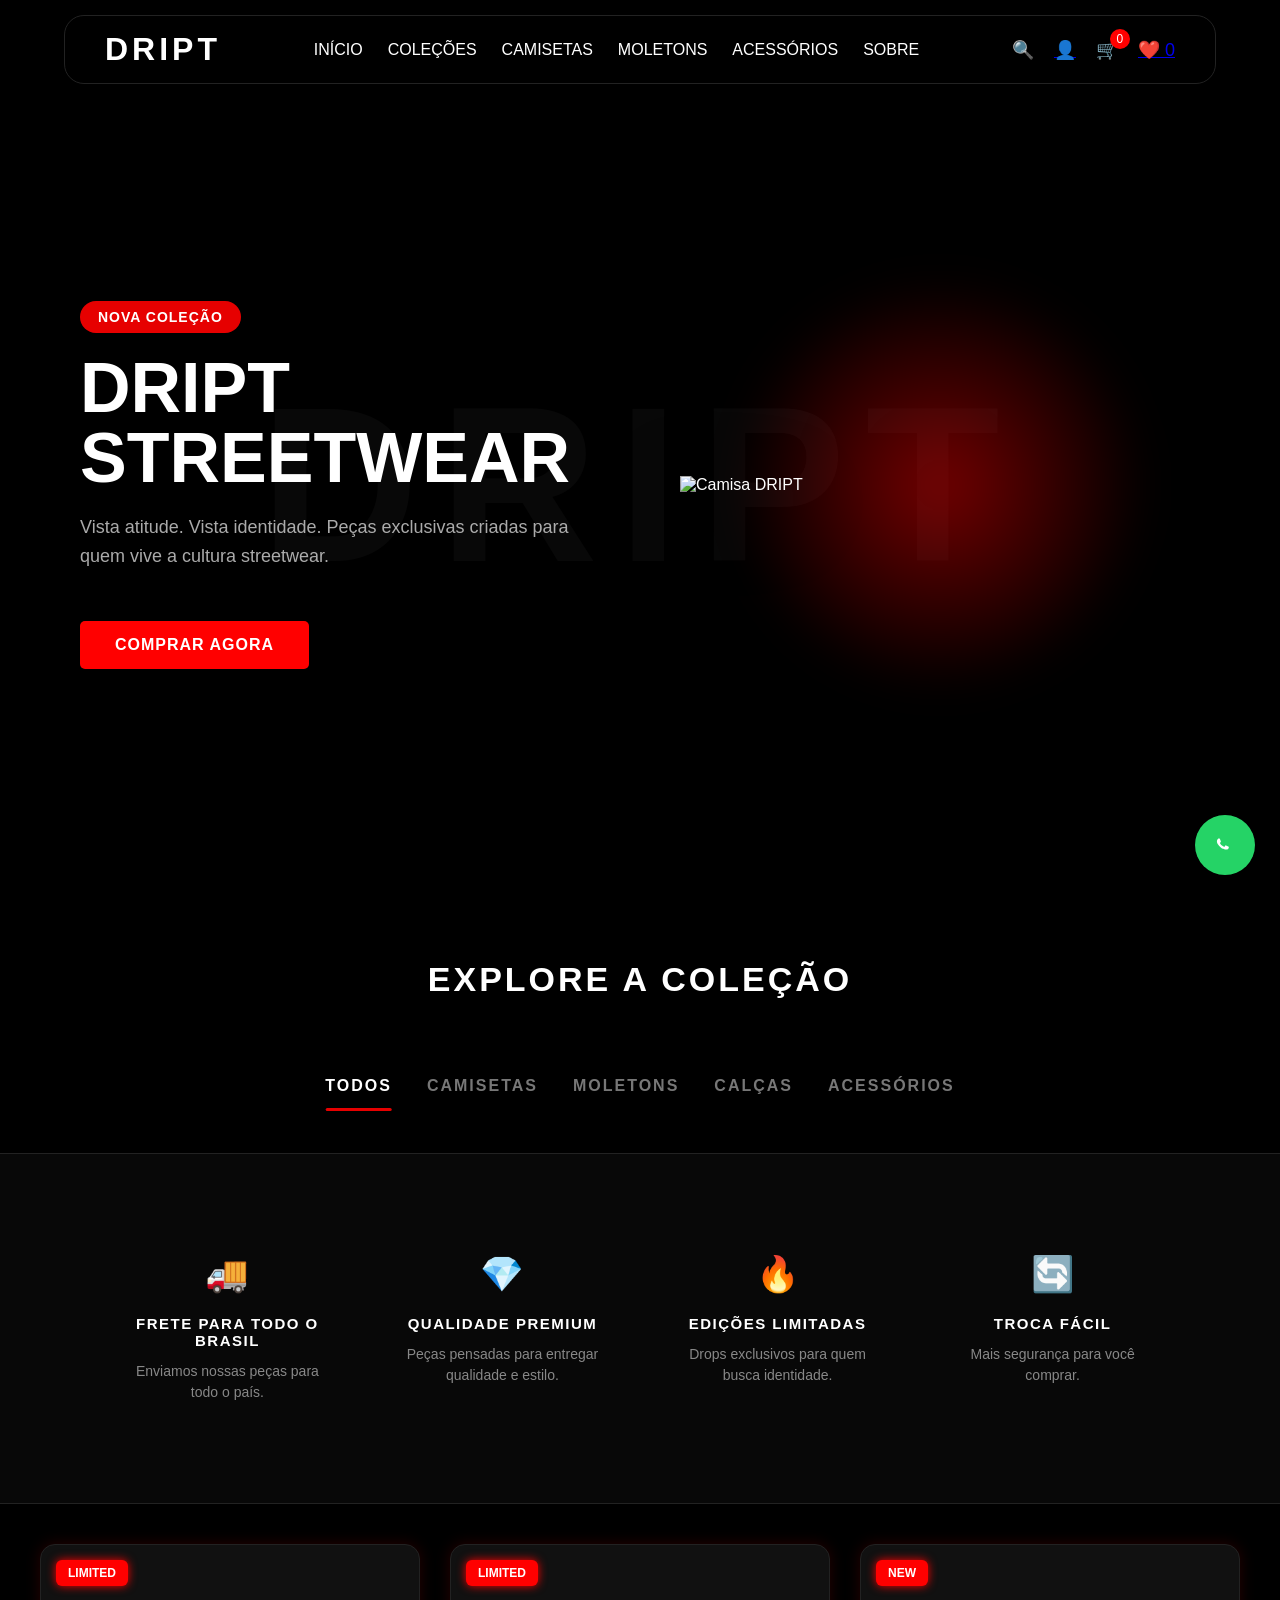
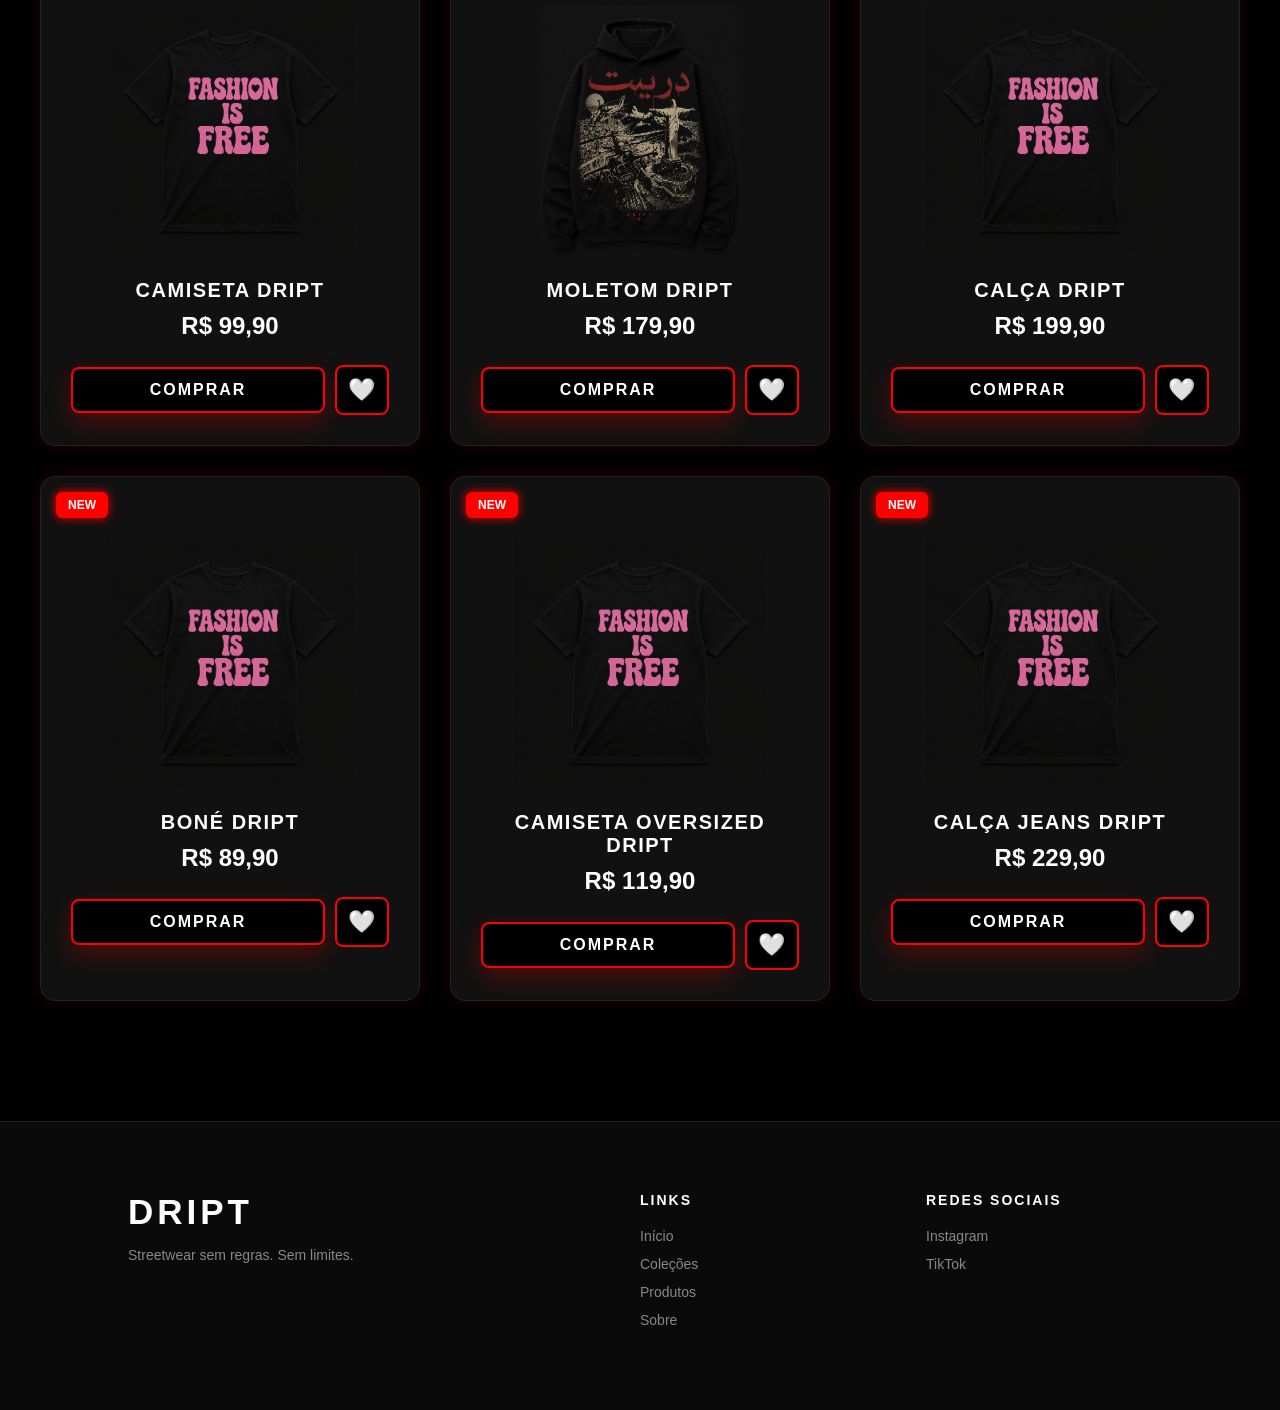
==== html/index.html @ 685061df "aaaaaaaaaa" ====
<!DOCTYPE html>
<html lang="pt-BR">
<head>
    <meta charset="UTF-8">
    <meta name="viewport" content="width=device-width, initial-scale=1.0">
    <title>DRIPT</title>
    <link rel="stylesheet" href="../css/style.css">
</head>

<body>


    <!-- NAVBAR -->
    <nav class="navbar">
        <a href="index.html" class="logo">DRIPT</a>

        <ul class="menu">
            <li><a href="index.html">INÍCIO</a></li>
            <li><a href="#" onclick="filtrarProdutos('todos'); return false;">COLEÇÕES</a></li>
            <li><a href="#" onclick="filtrarProdutos('camiseta'); return false;">CAMISETAS</a></li>
            <li><a href="#" onclick="filtrarProdutos('moletom'); return false;">MOLETONS</a></li>
            <li><a href="#" onclick="filtrarProdutos('acessorio'); return false;">ACESSÓRIOS</a></li>
            <li><a href="sobre.html">SOBRE</a></li>
        </ul>

        <div class="icons">
            <span onclick="abrirPesquisa()">🔍</span>
            <a href="login.html" class="icone-conta">
    <span>👤</span>
    <span id="nome-usuario"></span>
</a>
            <div class="icone-carrinho">
                <span onclick="abrirCarrinho()">🛒</span>
                <div class="contador-carrinho" id="contador">0</div>
            </div>

            <a href="favoritos.html" class="icone-favoritos">
                ❤️
                <span id="contador-favoritos">0</span>
            </a>
        </div>
    </nav>

    <!-- PESQUISA -->
    <div id="search-box" class="search-box">
        <input type="text" id="pesquisa" placeholder="Pesquisar produtos..." onkeyup="pesquisarProduto()">
    </div>

    <!-- HERO -->
<section class="hero">

    <div class="hero-text">
        <span class="limited">NOVA COLEÇÃO</span>

        <h1>
            DRIPT<br>
            STREETWEAR
        </h1>

        <p>
            Vista atitude. Vista identidade.
            Peças exclusivas criadas para quem vive a cultura streetwear.
        </p>

        <button onclick="abrirOverlay()">
            COMPRAR AGORA
        </button>
    </div>


    <div class="hero-produto">

        <div class="brilho"></div>

        <img src="../img/camisa-dript.png" alt="Camisa DRIPT">

    </div>

</section>

    <!-- CATEGORIAS -->
                            <h2 class="titulo-categorias">EXPLORE A COLEÇÃO</h2>
<section class="categorias">

    <button class="categoria-btn ativo" onclick="filtrarProdutos('todos', this)">
        Todos
    </button>

    <button class="categoria-btn" onclick="filtrarProdutos('camiseta', this)">
        Camisetas
    </button>

    <button class="categoria-btn" onclick="filtrarProdutos('moletom', this)">
        Moletons
    </button>

    <button class="categoria-btn" onclick="filtrarProdutos('calca', this)">
        Calças
    </button>

    <button class="categoria-btn" onclick="filtrarProdutos('acessorio', this)">
        Acessórios
    </button>

</section>

<!-- DIFERENCIAIS -->
<section class="diferenciais">

    <div class="diferencial">
        <span>🚚</span>
        <h3>FRETE PARA TODO O BRASIL</h3>
        <p>Enviamos nossas peças para todo o país.</p>
    </div>

    <div class="diferencial">
        <span>💎</span>
        <h3>QUALIDADE PREMIUM</h3>
        <p>Peças pensadas para entregar qualidade e estilo.</p>
    </div>

    <div class="diferencial">
        <span>🔥</span>
        <h3>EDIÇÕES LIMITADAS</h3>
        <p>Drops exclusivos para quem busca identidade.</p>
    </div>

    <div class="diferencial">
        <span>🔄</span>
        <h3>TROCA FÁCIL</h3>
        <p>Mais segurança para você comprar.</p>
    </div>

</section>



    <!-- PRODUTOS -->
    <section class="produtos" id="grid-produtos"></section>

    <!-- CARRINHO LATERAL -->
    <div class="carrinho-lateral" id="carrinho">
        <div class="topo-carrinho">
            <h2>Seu Carrinho</h2>
            <span onclick="fecharCarrinho()">✖</span>
        </div>

        <div id="itens-carrinho"></div>

        <div class="rodape-carrinho">
            <h3 id="total-carrinho">Total: R$ 0,00</h3>
            <button class="btn-finalizar" onclick="finalizarCompra()">Finalizar Compra</button>
            <button onclick="limparCarrinho()" class="btn-limpar">Limpar Carrinho</button>
        </div>
    </div>

    <!-- FOOTER -->
    <footer class="footer">
        <div class="footer-logo">
            <h2>DRIPT</h2>
            <p>Streetwear sem regras. Sem limites.</p>
        </div>

        <div class="footer-links">
            <h3>Links</h3>
            <a href="index.html">Início</a>
            <a href="#">Coleções</a>
            <a href="produto.html">Produtos</a>
            <a href="sobre.html">Sobre</a>
        </div>

        <div class="footer-social">
            <h3>Redes Sociais</h3>
            <p>Instagram</p>
            <p>TikTok</p>
        </div>
    </footer>

    <!-- JAVASCRIPT -->
<script src="../js/produtos.js"></script>
<script src="../js/pesquisa.js"></script>
<script src="../js/produto.js"></script>
<script src="../js/carrinho.js"></script>
<script src="../js/favoritos.js"></script>
<script src="../js/loader.js"></script>
<script src="../js/script.js"></script>

<a href="https://wa.me/5numeros"
        target="_blank"
        class="whatsapp-flutuante"
        aria-label="Falar com a DRIPT pelo WhatsApp">

    <svg viewBox="0 0 32 32" aria-hidden="true">
        <path d="M19.11 17.39c-.29-.14-1.71-.84-1.98-.94-.27-.1-.46-.14-.66.14-.19.29-.75.94-.92 1.13-.17.19-.34.22-.63.07-.29-.14-1.22-.45-2.32-1.43-.86-.77-1.44-1.72-1.61-2.01-.17-.29-.02-.45.13-.59.13-.13.29-.34.43-.51.14-.17.19-.29.29-.48.1-.19.05-.36-.02-.51-.07-.14-.66-1.59-.9-2.18-.24-.57-.48-.49-.66-.5h-.56c-.19 0-.51.07-.77.36-.27.29-1.02 1-1.02 2.44s1.05 2.83 1.2 3.03c.14.19 2.06 3.15 5 4.42.7.3 1.25.48 1.68.61.71.23 1.36.2 1.87.12.57-.08 1.71-.7 1.95-1.37.24-.67.24-1.25.17-1.37-.07-.12-.26-.19-.54-.34z"/>
    </svg>

</a>

<script>
document.addEventListener("DOMContentLoaded", () => {

    const usuarioSalvo = localStorage.getItem("usuarioDript");
    const usuarioLogado = localStorage.getItem("usuarioLogado");
    const nomeUsuario = document.getElementById("nome-usuario");

    if (
        usuarioSalvo &&
        usuarioLogado === "true" &&
        nomeUsuario
    ) {

        const usuario = JSON.parse(usuarioSalvo);

        nomeUsuario.innerText = usuario.nome.split(" ")[0];

    }

});
</script>

</body>
</html>
---- css/style.css ----
@import url('https://fonts.googleapis.com/css2?family=Bebas+Neue&family=Montserrat:wght@400;500;600;700&display=swap');

body {
    font-family: 'Montserrat', sans-serif;
}

.container-cadastro h1 {
    font-family: 'Bebas Neue', sans-serif;
    font-size: 55px;
    color: white;
    letter-spacing: 4px;
    margin: 0;
}

.slogan {
    font-family: 'Montserrat', sans-serif;
    color: #777;
    font-size: 12px;
    font-weight: 600;
    letter-spacing: 3px;
    margin: -10px 0 10px;
}

.container-cadastro input[type="text"],
.container-cadastro input[type="email"],
.container-cadastro input[type="password"] {
    font-family: 'Montserrat', sans-serif;
    font-size: 13px;
    letter-spacing: 1px;
}

.container-cadastro button {
    font-family: 'Montserrat', sans-serif;
    font-size: 13px;
}

.login-texto {
    font-family: 'Montserrat', sans-serif;
}

* {
    margin: 0;
    padding: 0;
    box-sizing: border-box;
    font-family: Arial, sans-serif;
}

/*CORPO DO SITE*/
body {
    background: #000;
    color: #fff;
    padding-top: 80px;
}

/*CABEÇA DO SITE*/
.header {
    display: flex;
    justify-content: space-between;
    align-items: center;
    padding: 20px;
}

/*TODOS OS ICONES*/
.icons {
    display: flex;
    gap: 20px;
    font-size: 20px;
    cursor: pointer;
}

/*LOGO DRIPT PRINCIPAL TOPO DO SITE*/
.logo {
    font-size: 32px;
    font-weight: bold;
    letter-spacing: 4px;
    color: white;
    text-decoration: none;
}

/*DESIGN DO PASSAR DO CURSOR*/
.logo:hover {
    color: red;
    transition: 0.3s;
}


.carrinho {
    font-size: 22px;
    text-decoration: none;
    color: white;
}


.hero {
    display: flex;
    justify-content: space-between;
    align-items: center;
    padding: 80px 10%;
    min-height: 90vh;
    background: #000;
    gap: 100px;
    position: relative;
    overflow: hidden;
}

.hero-text {
    flex: 0 0 45%;
}

.hero-text h1 {
    font-size: 70px;
    line-height: 1;
    color: #fff;
    margin: 20px 0;
}

.hero-text p {
    color: #cfcfcf;
    font-size: 18px;
    max-width: 500px;
    line-height: 1.6;
    margin-bottom: 30px;
}

.limited {
    display: inline-block;
    background: #e60000;
    color: #fff;
    padding: 8px 18px;
    border-radius: 30px;
    font-size: 14px;
    font-weight: bold;
    letter-spacing: 1px;
}

.hero-produto {
    flex: 0 0 45%;
    display: flex;
    justify-content: center;
    align-items: center;
    position: relative;
}

.hero-produto img {
    width: 520px;
    max-width: 100%;
    position: relative;
    z-index: 2;
    transition: transform .4s ease;
    filter: drop-shadow(0 20px 40px rgba(0, 0, 0, .8));
}

.hero-produto img:hover {
    transform: scale(1.05);
}


.hero button {
    background: #e60000;
    color: #fff;
    border: none;
    padding: 15px 35px;
    cursor: pointer;
    margin-top: 20px;
    font-size: 16px;
    font-weight: 800;
    letter-spacing: 1px;
    border-radius: 5px;
    transition: .3s;
}

.hero button:hover {
    background: #fff;
    color: #000;
    transform: translateY(-3px);
}

/*CARD DOD PRODUTO*/
.produtos {
    display: grid;
    grid-template-columns: repeat(3, 1fr);
    gap: 30px;
    padding: 40px;
}

.produto {
    background: #111;
    padding: 30px;
    border-radius: 15px;
    text-align: center;
    border: 1px solid #222;
    box-shadow: 0 0 15px rgba(255, 0, 0, 0.15);
    transition: 0.3s;
    position: relative;
}


.produto button {
    background: #000;
    color: white;
    border: 2px solid red;
    padding: 12px 25px;
    margin-top: 10px;
    cursor: pointer;
    border-radius: 8px;
    font-weight: bold;
    letter-spacing: 2px;
    text-transform: uppercase;
    transition: 0.3s;
    position: relative;
    overflow: hidden;
}

.produto button:hover {
    background: red;
    color: black;
    box-shadow: 0 0 20px red;
    transform: scale(1.05);
}

.produto p {
    color: #fff;
    font-size: 24px;
    font-weight: bold;
    margin: 10px 0;
}

.produto:hover img {
    transform: scale(1.08);
}

.produto img {
    width: 100%;
    height: 350px;
    object-fit: contain;
    margin-top: 30px;
    transition: .4s;
}

.tag-produto {
    position: absolute;
    top: 15px;
    left: 15px;
    z-index: 10;

    background: red;
    color: white;

    padding: 6px 12px;

    border-radius: 6px;

    font-size: 12px;

    font-weight: bold;

    box-shadow: 0 0 10px red;
}

/*CARD DO PRODUTO*/
.card {
    background: #111;
    border-radius: 15px;
    text-align: center;
    border: 1px solid #222;
    box-shadow: 0 0 15px rgba(255, 0, 0, 0.15);
    transition: all 0.3s ease;
    width: 280px;
    min-height: 350px;
    padding: 30px;
}

/*CUSOR*/
.card:hover {
    transform: translateY(-8px);
    border-color: red;
    box-shadow: 0 0 25px rgba(255, 0, 0, 0.4);
}

/*BOTÃO DO CARD NOS PRODUTOS*/
.card button {
    background: red;
    color: white;
    border: none;
    padding: 12px;
    margin-top: 10px;
    cursor: pointer;
    border-radius: 8px;
    font-weight: bold;
    width: 100%;
    transition: all 0.3s ease;
}


.card button:hover {
    background: #cc0000;
    transform: scale(1.03);
}

.overlay {
    position: fixed;
    inset: 0;
    background: rgba(0, 0, 0, .8);
    display: flex;
    justify-content: center;
    align-items: center;
    z-index: 9999;
}

.overlay-box {
    width: 500px;
    max-width: 90%;
    background: #111;
    padding: 40px;
    border-radius: 15px;
    text-align: center;
    border: 2px solid red;
    color: white;
    position: relative;
}

.overlay-box h2 {
    font-size: 35px;
    margin-bottom: 15px;
}

.overlay-box p {
    color: #ccc;
    margin-bottom: 25px;
    line-height: 1.6;
}

.overlay-box button {
    background: red;
    color: white;
    border: none;
    padding: 15px 35px;
    cursor: pointer;
    font-size: 16px;
    transition: .3s;
}

.overlay-box button:hover {
    transform: scale(1.05);
}

.close {
    position: absolute;
    top: 15px;
    right: 20px;
    cursor: pointer;
    font-size: 24px;
}



.top-bar {
    background: #111;
    text-align: center;
    padding: 8px;
    font-size: 14px;
    color: white;
}

.top-bar span {
    color: red;
}

/*TOPO DO MENU*/
.navbar {
    display: flex;
    justify-content: space-between;
    align-items: center;
    padding: 15px 40px;
    position: fixed;
    top: 15px;
    left: 50%;
    transform: translateX(-50%);
    width: 90%;
    max-width: 1400px;
    background: rgba(0, 0, 0, 0.85);
    backdrop-filter: blur(10px);
    border: 1px solid #222;
    border-radius: 20px;
    z-index: 1000;
}

.menu {
    list-style: none;
    display: flex;
    gap: 25px;
}

.menu a {
    color: white;
    text-decoration: none;
    transition: 0.3s;
}

.menu a:hover {
    color: red;
    text-shadow: 0 0 10px red;
}

.icons {
    display: flex;
    gap: 20px;
    font-size: 18px;
    cursor: pointer;
}

.hero {
    display: flex;
    justify-content: space-between;
    align-items: center;
    padding: 100px 80px;
    gap: 50px;
}

.hero-text {
    flex: 1;
}

.hero-text h2 {
    color: red;
    font-size: 18px;
    margin-bottom: 15px;
    letter-spacing: 2px;
}

/*TAMANHO DO TITULO*/
.hero-text h1 {
    font-size: 70px;
    line-height: 1;
    margin-bottom: 20px;
}

/*PARAGRAFO DO TEXTO*/
.hero-text p {
    color: #aaa;
    margin-bottom: 30px;
    font-size: 18px;
}

/*BOTÃO DA IMAGEM DO TOPO DO SITE*/
.hero-text button {
    background: red;
    color: white;
    border: none;
    padding: 15px 35px;
    cursor: pointer;
    font-size: 16px;
    border-radius: 5px;
}

/*DESIGN DA IMAGEM DO TOP*/
.hero-image {
    flex: 1;
    height: 500px;
    background: #111;
    border-radius: 15px;
    overflow: hidden;
}

/*IMAGEM NO TOP DO SITE*/
.hero-image img {
    width: 100%;
    height: 100%;
    object-fit: cover;
}

/*ICONE DO CARRINHO*/
.carrinho-icon {
    position: relative;
    color: white;
    text-decoration: none;
    font-size: 22px;
}

/*CONTADOR NO CARRINHO*/
#contador {
    position: absolute;
    top: -10px;
    right: -12px;
    background: red;
    color: white;
    width: 20px;
    height: 20px;
    border-radius: 50%;
    font-size: 12px;
    display: flex;
    justify-content: center;
    align-items: center;
}

/*BARRA DE PESQUISA*/
.search-box {
    display: none;
    margin-top: 20px;
}

/*DIGITAÇÃO NA BARRA DE PESQUISA*/
.search-box input {
    width: 250px;
    padding: 10px;
    border: none;
    outline: none;
    border-radius: 5px;
}

/*RODAPÉ*/
.footer {
    background: #0a0a0a;
    padding: 70px 10%;
    display: grid;
    grid-template-columns: 2fr 1fr 1fr;
    gap: 60px;
    margin-top: 80px;
    border-top: 1px solid #222;
}

.footer-logo h2 {
    color: #fff;
    font-size: 35px;
    letter-spacing: 4px;
    margin-bottom: 15px;
}

.footer-logo p {
    color: #777;
    font-size: 14px;
}

.footer h3 {
    color: #fff;
    font-size: 14px;
    text-transform: uppercase;
    letter-spacing: 2px;
    margin-bottom: 20px;
}

.footer p,
.footer a {
    color: #888;
    text-decoration: none;
    display: block;
    margin-bottom: 12px;
    font-size: 14px;
    transition: .3s;
}

.footer a:hover {
    color: red;
    transform: translateX(4px);
}

/*FORMATAÇÃO NO MOBILE*/
@media (max-width: 768px) {
    nav {
        flex-direction: column;
        gap: 20px;
        padding: 20px;
    }

    .menu {
        flex-direction: column;
        align-items: center;
    }


    .hero {
        flex-direction: column;
        text-align: center;
        padding: 40px 20px;
    }

    .hero-text h1 {
        font-size: 40px;
    }

    .hero-produto {
        width: 100%;
    }

    .hero-produto img {
        width: 100%;
        max-width: 350px;
    }


    .produtos {
        grid-template-columns: 1fr;
    }


    .footer {
        grid-template-columns: 1fr;
        gap: 30px;
        text-align: center;
    }

}

.carrinho-lateral {
    width: 100%;
    max-width: 100%;
}

.item-carrinho {
    padding: 15px;
}

.item-carrinho img {
    width: 60px;
    height: 60px;
}

.categorias {
    gap: 20px;
    margin: 40px 20px;
}

.categoria-btn {
    font-size: 14px;
    letter-spacing: 1px;
}

.acoes {
    width: 100%;
}

.btn-comprar,
.btn-carrinho {
    width: 100%;
}

.pagina-produto {
    max-width: 1300px;
    margin: 70px auto;
    padding: 40px;

    display: flex;
    justify-content: center;
    align-items: center;

    gap: 70px;
}

.produto-imagem {
    flex: 1;
    max-width: 600px;
}

.produto-info {
    flex: 1;
    max-width: 500px;

    display: flex;
    flex-direction: column;
    gap: 20px;
}

.produto {
    transition: 0.3s;
}

.produto:hover {
    transform: translateY(-8px);
    box-shadow: 0 0 25px rgba(255, 0, 0, 0.4);
}

.produto img {
    width: 100%;
    height: 250px;
    object-fit: contain;
    border-radius: 10px;
    transition: 0.3s;
}

.produto img:hover {
    transform: scale(1.05);
}

button {
    transition: 0.3s;
}

button:hover {
    background: white;
    color: red;
}

.link-produto {
    text-decoration: none;
    color: white;
}

.pagina-produto {
    max-width: 1300px;
    margin: 70px auto;
    padding: 40px;

    display: flex;
    justify-content: center;
    align-items: flex-start;

    gap: 70px;
}

.produto-imagem {
    flex: 1;
}

.produto-info {
    flex: 1;
    max-width: 500px;
}

.produto-imagem img {
    width: 100%;
    max-height: 700px;
    object-fit: contain;
    border-radius: 15px;
    transition: .4s ease;
}

.produto-imagem img:hover {
    transform: scale(1.03);
}

.produto-info {

    flex: 1;

    max-width: 500px;

    display: flex;

    flex-direction: column;

    gap: 20px;

}

.produto-info h1 {
    font-size: 50px;
    margin-bottom: 20px;
}

.preco {
    color: red;
    font-size: 30px;
    margin-bottom: 20px;
}

.descricao {
    color: #ccc;
    margin-bottom: 30px;
    line-height: 1.6;
}

.produto-info>button {
    background: red;
    color: white;
    border: none;
    padding: 15px 30px;
    cursor: pointer;
}

.produto a {
    text-decoration: none;
    color: white;
}

/*TAMANHOS NO CARD EX: P,M,G,GG*/
.tamanhos {
    margin: 30px 0;
}

.opcoes-tamanho {
    display: flex;
    gap: 15px;
    margin-top: 15px;
}

.opcoes-tamanho button {
    width: 55px;
    height: 55px;
    padding: 0;
    display: flex;
    justify-content: center;
    align-items: center;
    background: #111;
    border: 2px solid #333;
    color: white;
    border-radius: 10px;
    font-weight: bold;
    font-size: 16px;
    cursor: pointer;
    transition: .3s;
}

.opcoes-tamanho button:hover {
    border-color: red;
    transform: translateY(-3px);
}

.opcoes-tamanho button.ativo {
    background-color: red;
    border-color: red;
}

.quantidade {
    display: flex;
    align-items: center;
    gap: 20px;
    margin: 25px 0;
}

.quantidade button {
    width: 50px;
    height: 50px;
    border-radius: 50%;
    background: #111;
    border: 2px solid red;
    color: white;
    font-size: 22px;
    font-weight: bold;
    cursor: pointer;
    transition: .3s;

}

.quantidade button:hover {
    background: red;
    transform: scale(1.1);
}

.quantidade span {
    font-size: 24px;
    font-weight: bold;
    color: white;
    min-width: 30px;
    text-align: center;
}

#qtd {
    font-size: 22px;
    min-width: 20px;
    text-align: center;
}

/*OPÇÕES DE TAMANHO*/
.opcoes-tamanho {
    display: flex;
    gap: 15px;
}

/*DESIGN DO CARRINHO*/
.carrinho-lateral {
    position: fixed;
    top: 0;
    right: -400px;
    width: 350px;
    height: 100vh;
    background: #111;
    padding: 20px;
    transition: 0.4s;
    z-index: 999;
    overflow-y: auto;
}

.carrinho-lateral.ativo {
    right: 0;
}

.topo-carrinho {
    display: flex;
    justify-content: space-between;
    align-items: center;
    margin-bottom: 30px;
    color: white;
}

.topo-carrinho span {
    cursor: pointer;
    font-size: 25px;
}

.icone-carrinho {
    position: relative;
    display: flex;
    align-items: center;
}

.item-carrinho {
    display: flex;
    justify-content: space-between;
    align-items: center;
    background: #1a1a1a;
    padding: 15px;
    border-radius: 12px;
    margin-bottom: 15px;
    color: white;
    transition: 0.3s;
}

.item-carrinho:hover {
    transform: translateY(-3px);
    background: #222;
}

.item-carrinho h3 {
    font-size: 18px;
    margin-bottom: 5px;
}

/*TITULO DO ITEM DO CARRINHO*/
.item-carrinho p {
    color: orange;
    font-weight: bold;
}

.rodape-carrinho {
    margin-top: 30px;
    border-top: 1px solid #333;
    padding-top: 20px;
}

.rodape-carrinho h3 {
    color: white;
    margin-bottom: 20px;
}

/*BOTÃO DO RODAPÉ DO CARRINHO*/
.rodape-carrinho button {
    width: 100%;
    padding: 15px;
    border: none;
    background: red;
    color: white;
    font-size: 16px;
    cursor: pointer;
    border-radius: 10px;
    transition: 0.3s;
}

/*RODAPÉ DO CARRINHO*/
.rodape-carrinho button:hover {
    background: white;
    color: red;
}

/*BOTÃO DE REMOVER ITEM DO CARRINHO*/
.btn-remover {
    background: transparent;
    border: none;
    color: red;
    font-size: 18px;
    cursor: pointer;
    transition: 0.3s;
}

/*DESIGN DE REMOVER ITEM DO CARRINHO*/
.btn-remover:hover {
    transform: scale(1.2);
}

/*BOTÃO DE LIMPAR TUDO NO CARRINHO*/
.btn-limpar {
    width: 100%;
    margin-top: 10px;
    padding: 12px;
    border: none;
    border-radius: 10px;
    cursor: pointer;
}

.sobre {
    max-width: 900px;
    margin: 50px auto;
    padding: 30px;
    color: white;
}

.sobre h1 {
    text-align: center;
    color: red;
    font-size: 3rem;
    margin-bottom: 30px;
}

.sobre h2 {
    margin-top: 25px;
    color: red;
}

.sobre p {
    line-height: 1.8;
    color: #ddd;
}

/*DESIGN DO BOTAO DE FAVORITAR*/
.favorito {
    background: transparent;
    border: none;
    font-size: 11px;
    cursor: pointer;
    margin-top: 5px;
    transition: 0.3s;
    padding: 5px;
}

/*BOTÃO FAVORITAR CARD*/
.favoritado {
    transform: scale(1.2);
}

.filtros {
    display: flex;
    justify-content: center;
    gap: 10px;
    margin: 30px 0;
    flex-wrap: wrap;
}

.filtros button {
    background: #111;
    color: white;
    border: 1px solid red;
    padding: 10px 20px;
    border-radius: 20px;
    cursor: pointer;
    transition: 0.3s;
}

.filtros button:hover {
    background: red;
    transform: translateY(-2px);
}

.produto {
    opacity: 0;
    transform: translateY(40px);
    transition: opacity 0.8s ease, transform 0.8s ease;
}

.produto.aparecer {
    opacity: 1;
    transform: translateY(0);
}

.produto {
    position: relative;
    overflow: hidden;
}

.produto::before {
    content: "";
    position: absolute;
    width: 250px;
    height: 250px;
    background: radial-gradient(circle, rgba(255, 0, 0, 0.20), transparent 70%);
    top: var(--y);
    left: var(--x);
    transform: translate(-50%, -50%);
    opacity: 0;
    transition: opacity .3s;
    pointer-events: none;
}

.produto:hover::before {
    opacity: 1;
}

#loader {
    position: fixed;
    top: 0;
    left: 0;
    width: 100%;
    height: 100vh;
    background: #000;
    display: flex;
    justify-content: center;
    align-items: center;
    flex-direction: column;
    z-index: 99999;
    transition: opacity 0.8s ease, visibility 0.8s ease;
}

#loader.ocultar {
    opacity: 0;
    visibility: hidden;
}

#loader h1 {
    color: white;
    font-size: 70px;
    letter-spacing: 10px;
    margin-bottom: 10px;
    animation: aparecer 1s ease;
}

#loader p {
    color: red;
    letter-spacing: 5px;
    margin-bottom: 40px;
    animation: aparecer 1.5s ease;
}

.loader-bar {
    width: 250px;
    height: 5px;
    background: #222;
    border-radius: 10px;
    overflow: hidden;
}

.loader-fill {
    width: 0%;
    height: 100%;
    background: red;
    animation: carregar 2s forwards;
}

@keyframes carregar {
    from {
        width: 0%;
    }

    to {
        width: 100%;
    }
}

@keyframes aparecer {
    from {
        opacity: 0;
        transform: translateY(20px);
    }

    to {
        opacity: 1;
        transform: translateY(0);
    }
}

.pagina-produto {
    display: flex;
    justify-content: center;
    align-items: flex-start;
    gap: 60px;
    max-width: 1300px;
    margin: 80px auto;
    padding: 40px;
}

.produto-imagem {
    flex: 1;
    text-align: center;
}

.produto-imagem img {
    width: 100%;
    max-width: 550px;
    border-radius: 20px;
    transition: .4s;
}

.produto-imagem img:hover {
    transform: scale(1.04);
}

.produto-info {
    flex: 1;
}

.tag {
    background: red;
    color: white;
    padding: 8px 15px;
    border-radius: 30px;
    font-size: 13px;
    font-weight: bold;
}

.produto-info h1 {
    margin-top: 20px;
    font-size: 45px;
}

.avaliacao {
    margin: 15px 0;
    color: gold;
    font-size: 20px;
}

.preco {
    font-size: 38px;
    color: red;
    font-weight: bold;
    margin: 20px 0;
}

.descricao {
    color: #bfbfbf;
    line-height: 28px;
}

.beneficios {
    margin-top: 30px;
}

.beneficios p {
    margin: 12px 0;
    color: #ddd;
}

.acoes {
    display: flex;
    flex-direction: column;
    gap: 15px;
    margin-top: 35px;
}

.btn-comprar,
.btn-carrinho {
    width: 100%;
    padding: 18px;
    border-radius: 12px;
    font-size: 16px;
    font-weight: bold;
    cursor: pointer;
    transition: .3s;
}

.btn-comprar {
    background: linear-gradient(135deg, #ff0000, #8b0000);
    color: white;
    border: none;
    box-shadow: 0 10px 25px rgba(255, 0, 0, .25);
}

.btn-comprar:hover {
    transform: translateY(-4px);
    box-shadow: 0 15px 35px rgba(255, 0, 0, .45);
}

.btn-carrinho {
    background: transparent;
    color: white;
    border: 2px solid red;
}

.btn-carrinho:hover {
    background: red;
    transform: translateY(-4px);
}

.btn-comprar,
.btn-carrinho {
    text-transform: uppercase;
    letter-spacing: 2px;
}

/* TÍTULO DO PRODUTO */

.titulo-produto {
    display: flex;
    justify-content: space-between;
    align-items: center;
    width: 100%;
}

.btn-favorito {
    width: 48px;
    height: 48px;
    border: 2px solid #333;
    border-radius: 50%;
    background: #111;
    color: #fff;
    font-size: 22px;

    display: flex;
    justify-content: center;
    align-items: center;

    cursor: pointer;
    transition: .3s;

    flex-shrink: 0;
}

.btn-favorito:hover {
    border-color: red;
    transform: scale(1.1);
}

.btn-favorito.ativo {
    background: transparent;
    border-color: red;
    color: red;
    box-shadow: 0 0 15px rgba(255, 0, 0, .5);
}

.acoes-produto {
    display: flex;
    align-items: center;
    justify-content: space-between;
    gap: 12px;
    margin-top: 15px;
}

.acoes-produto a {
    flex: 1;
}

.acoes-produto .btn-comprar {
    width: 100%;
}

/* BOTÕES DOS CARDS */

.produto .acoes-produto {
    display: flex;
    align-items: center;
    gap: 10px;
    margin-top: 15px;
}

.produto .acoes-produto a {
    flex: 1;
}

.produto .acoes-produto .btn-comprar {
    width: 100%;
    padding: 12px;
}

.produto .acoes-produto .btn-favorito {
    width: 50px;
    height: 50px;
    flex-shrink: 0;
}

.sem-imagem {
    width: 100%;
    height: 250px;
    display: flex;
    flex-direction: column;
    align-items: center;
    justify-content: center;
    gap: 8px;
    background: #161616;
    border: 1px dashed #444;
    border-radius: 10px;
    color: #666;
    font-size: 13px;
    text-align: center;
}

.produto-imagem .sem-imagem {
    height: 400px;
    font-size: 16px;
}

.favoritos {
    padding: 40px;
}

.favoritos h1 {
    text-align: center;
    margin-bottom: 40px;
}

#lista-favoritos {
    display: grid;
    grid-template-columns: repeat(auto-fit, minmax(300px, 1fr));
    gap: 30px;
}

.brilho {
    position: absolute;
    width: 420px;
    height: 420px;
    background: radial-gradient(circle, rgba(255, 0, 0, 0.45), transparent 70%);
    border-radius: 50%;
    filter: blur(20px);
    z-index: 1;
}

.hero-produto img {
    animation: flutuar 4s ease-in-out infinite;
}

@keyframes flutuar {
    0% {
        transform: translateY(0px);
    }

    50% {
        transform: translateY(-15px);
    }

    100% {
        transform: translateY(0px);
    }
}

.hero::before {
    content: "DRIPT";
    position: absolute;
    top: 50%;
    left: 50%;
    transform: translate(-50%, -50%);
    font-size: 220px;
    font-weight: 900;
    color: rgba(255, 255, 255, 0.03);
    letter-spacing: 20px;
    pointer-events: none;
    z-index: 0;
    user-select: none;
}

.categorias {
    display: flex;
    justify-content: center;
    align-items: center;
    gap: 35px;
    margin: 70px 0 50px;
    flex-wrap: wrap;
}

.categoria-btn {
    background: transparent;
    border: none;
    color: #777;
    font-size: 16px;
    font-weight: 700;
    letter-spacing: 2px;
    text-transform: uppercase;
    cursor: pointer;
    position: relative;
    transition: all .3s ease;
    padding: 8px 0;
}

.categoria-btn:hover {
    color: #fff;
}

.categoria-btn.ativo {
    color: #fff;
}

.categoria-btn::after {
    content: "";
    position: absolute;
    left: 50%;
    bottom: -8px;
    width: 0;
    height: 3px;
    background: #e60000;
    border-radius: 50px;
    transform: translateX(-50%);
    transition: width .3s ease;
}

.categoria-btn:hover::after,
.categoria-btn.ativo::after {
    width: 100%;
}

.titulo-categorias {
    text-align: center;
    color: #fff;
    font-size: 34px;
    font-weight: 800;
    letter-spacing: 3px;
    margin-top: 70px;
    margin-bottom: 25px;
    text-transform: uppercase;
}

.nome-produto {
    color: #fff;
    font-size: 20px;
    font-weight: 800;
    text-transform: uppercase;
    letter-spacing: 1.5px;
    margin-top: 20px;
    transition: .3s;
}

.produto:hover .nome-produto {
    color: #e60000;
}

.btn-comprar {
    background: #e60000;
    color: white;
    border: none;
    padding: 14px 35px;
    border-radius: 6px;
    font-weight: 800;
    letter-spacing: 2px;
    text-transform: uppercase;
    cursor: pointer;
    transition: .3s;
}

.btn-comprar:hover {
    background: white;
    color: black;
    transform: translateY(-3px);
}

.produto-info .preco {
    font-size: 32px;
    font-weight: 900;
    color: #fff;
    margin: 10px 0;
    letter-spacing: 1px;
}

.produto-info .descricao {
    color: #aaa;
    font-size: 16px;
    line-height: 1.7;
}

.relacionados {
    margin: 80px auto;
    padding: 40px;
}

.relacionados h2 {
    color: #fff;
    font-size: 32px;
    text-align: center;
    margin-bottom: 40px;
    text-transform: uppercase;
    letter-spacing: 3px;
}

#grid-relacionados {
    display: grid;
    grid-template-columns: repeat(auto-fit, minmax(220px, 1fr));
    gap: 25px;
}

#grid-relacionados .produto {
    padding: 20px;
}

#grid-relacionados .produto img {
    height: 250px;
}

.item-carrinho img {
    width: 70px;
    height: 70px;
    object-fit: contain;
    border-radius: 8px;
    flex-shrink: 0;
}

@media (max-width: 900px) {
    .produtos {
        grid-template-columns: repeat(2, 1fr);
    }
}

@media (max-width: 600px) {
    .produtos {
        grid-template-columns: 1fr;
        padding: 20px;
    }
}

/* WHATSAPP FLUTUANTE */

.whatsapp-flutuante {
    position: fixed;
    right: 25px;
    bottom: 25px;

    width: 60px;
    height: 60px;

    background: #25D366;
    color: white;

    border-radius: 50%;

    display: flex;
    justify-content: center;
    align-items: center;

    text-decoration: none;
    font-size: 28px;

    z-index: 9999;

    box-shadow: 0 5px 20px rgba(0, 0, 0, 0.4);

    transition: 0.3s;
}

.whatsapp-flutuante:hover {
    transform: scale(1.1);
}

.whatsapp-flutuante svg {
    width: 32px;
    height: 32px;
    fill: white;
}

/* DIFERENCIAIS */

.diferenciais {
    display: grid;
    grid-template-columns: repeat(4, 1fr);
    gap: 25px;
    padding: 70px 8%;
    background: #080808;
    border-top: 1px solid #222;
    border-bottom: 1px solid #222;
}

.diferencial {
    text-align: center;
    padding: 30px 20px;
    transition: .3s;
}

.diferencial:hover {
    transform: translateY(-5px);
}

.diferencial span {
    display: block;
    font-size: 35px;
    margin-bottom: 20px;
}

.diferencial h3 {
    color: #fff;
    font-size: 15px;
    letter-spacing: 1.5px;
    margin-bottom: 12px;
}

.diferencial p {
    color: #888;
    font-size: 14px;
    line-height: 1.5;
    margin: 0;
}

/* =========================
   CADASTRO
========================= */

.pagina-cadastro {
    min-height: 100vh;
    margin: 0;
    background: #050505;
    color: #fff;
}

.cadastro {
    min-height: 100vh;
    display: flex;
    flex-direction: column;
    align-items: center;
    justify-content: center;
    padding: 50px 20px;
    position: relative;
}

.cadastro-logo {
    position: absolute;
    top: 35px;
    left: 50px;

    color: #fff;
    text-decoration: none;

    font-size: 32px;
    font-weight: 900;
    letter-spacing: 6px;

    transition: .3s;
}

.cadastro-logo:hover {
    color: red;
}


.cadastro-box {
    width: 100%;
    max-width: 460px;
}

.cadastro-topo {
    margin-bottom: 35px;
}

.cadastro-topo span {
    color: red;
    font-size: 12px;
    font-weight: bold;
    letter-spacing: 3px;
}

.cadastro-topo h1 {
    margin: 12px 0;
    font-size: 42px;
    line-height: 1;
    letter-spacing: -1px;
}

.cadastro-topo p {
    color: #777;
    font-size: 14px;
    line-height: 1.6;
    max-width: 380px;
}

/* CAMPOS */

.campo {
    margin-bottom: 22px;
}

.campo label {
    display: block;
    color: #ccc;
    font-size: 13px;
    font-weight: bold;
    margin-bottom: 9px;
}

.campo input {
    width: 100%;
    box-sizing: border-box;

    padding: 16px;

    background: #0d0d0d;
    color: #fff;

    border: 1px solid #292929;
    border-radius: 6px;

    outline: none;

    font-size: 14px;

    transition: .3s;
}

.campo input::placeholder {
    color: #555;
}

.campo input:focus {
    border-color: red;
    box-shadow: 0 0 0 1px red;
}

/* TERMOS */

.termos {
    display: flex;
    align-items: center;
    gap: 10px;

    color: #777;
    font-size: 12px;

    margin: 5px 0 25px;
    cursor: pointer;
}

.termos input {
    accent-color: red;
}

/* BOTÃO */

.btn-cadastro {
    width: 100%;
    padding: 17px;

    border: none;
    border-radius: 6px;

    background: red;
    color: #fff;

    font-size: 14px;
    font-weight: 900;
    letter-spacing: 2px;

    cursor: pointer;

    transition: .3s;
}

.btn-cadastro:hover {
    background: #d00000;
    transform: translateY(-2px);
    box-shadow: 0 10px 30px rgba(255, 0, 0, .2);
}

/* LOGIN */

.cadastro-login {
    display: flex;
    justify-content: center;
    gap: 6px;

    margin-top: 28px;

    font-size: 13px;
    color: #666;
}

.cadastro-login a {
    color: #fff;
    font-weight: bold;
    text-decoration: none;
}

.cadastro-login a:hover {
    color: red;
}

/* PRIVACIDADE */

.cadastro-privacidade {
    text-align: center;

    margin-top: 25px;

    color: #444;
    font-size: 11px;
}

.cadastro-logo span {
    color: red;
}

.conta-box {
    width: 100%;
    max-width: 600px;
}

.conta-opcoes {
    display: flex;
    flex-direction: column;
    gap: 12px;
}

.conta-item {
    display: flex;
    align-items: center;
    gap: 18px;

    padding: 20px;

    background: #0d0d0d;
    border: 1px solid #222;
    border-radius: 8px;

    color: #fff;
    text-decoration: none;

    transition: .3s;
}

.conta-item:hover {
    border-color: red;
    transform: translateX(5px);
    background: #111;
}

.conta-item>span {
    width: 45px;
    height: 45px;

    display: flex;
    align-items: center;
    justify-content: center;

    border: 1px solid #333;
    border-radius: 50%;

    font-size: 20px;
}

.conta-item h3 {
    margin: 0 0 5px;
    font-size: 15px;
}

.conta-item p {
    margin: 0;
    color: #666;
    font-size: 12px;
}

.btn-sair {
    width: 100%;
    margin-top: 25px;
    padding: 15px;

    background: transparent;
    color: #777;

    border: 1px solid #333;
    border-radius: 6px;

    font-weight: bold;
    letter-spacing: 1.5px;

    cursor: pointer;
    transition: .3s;
}

.btn-sair:hover {
    color: red;
    border-color: red;
}
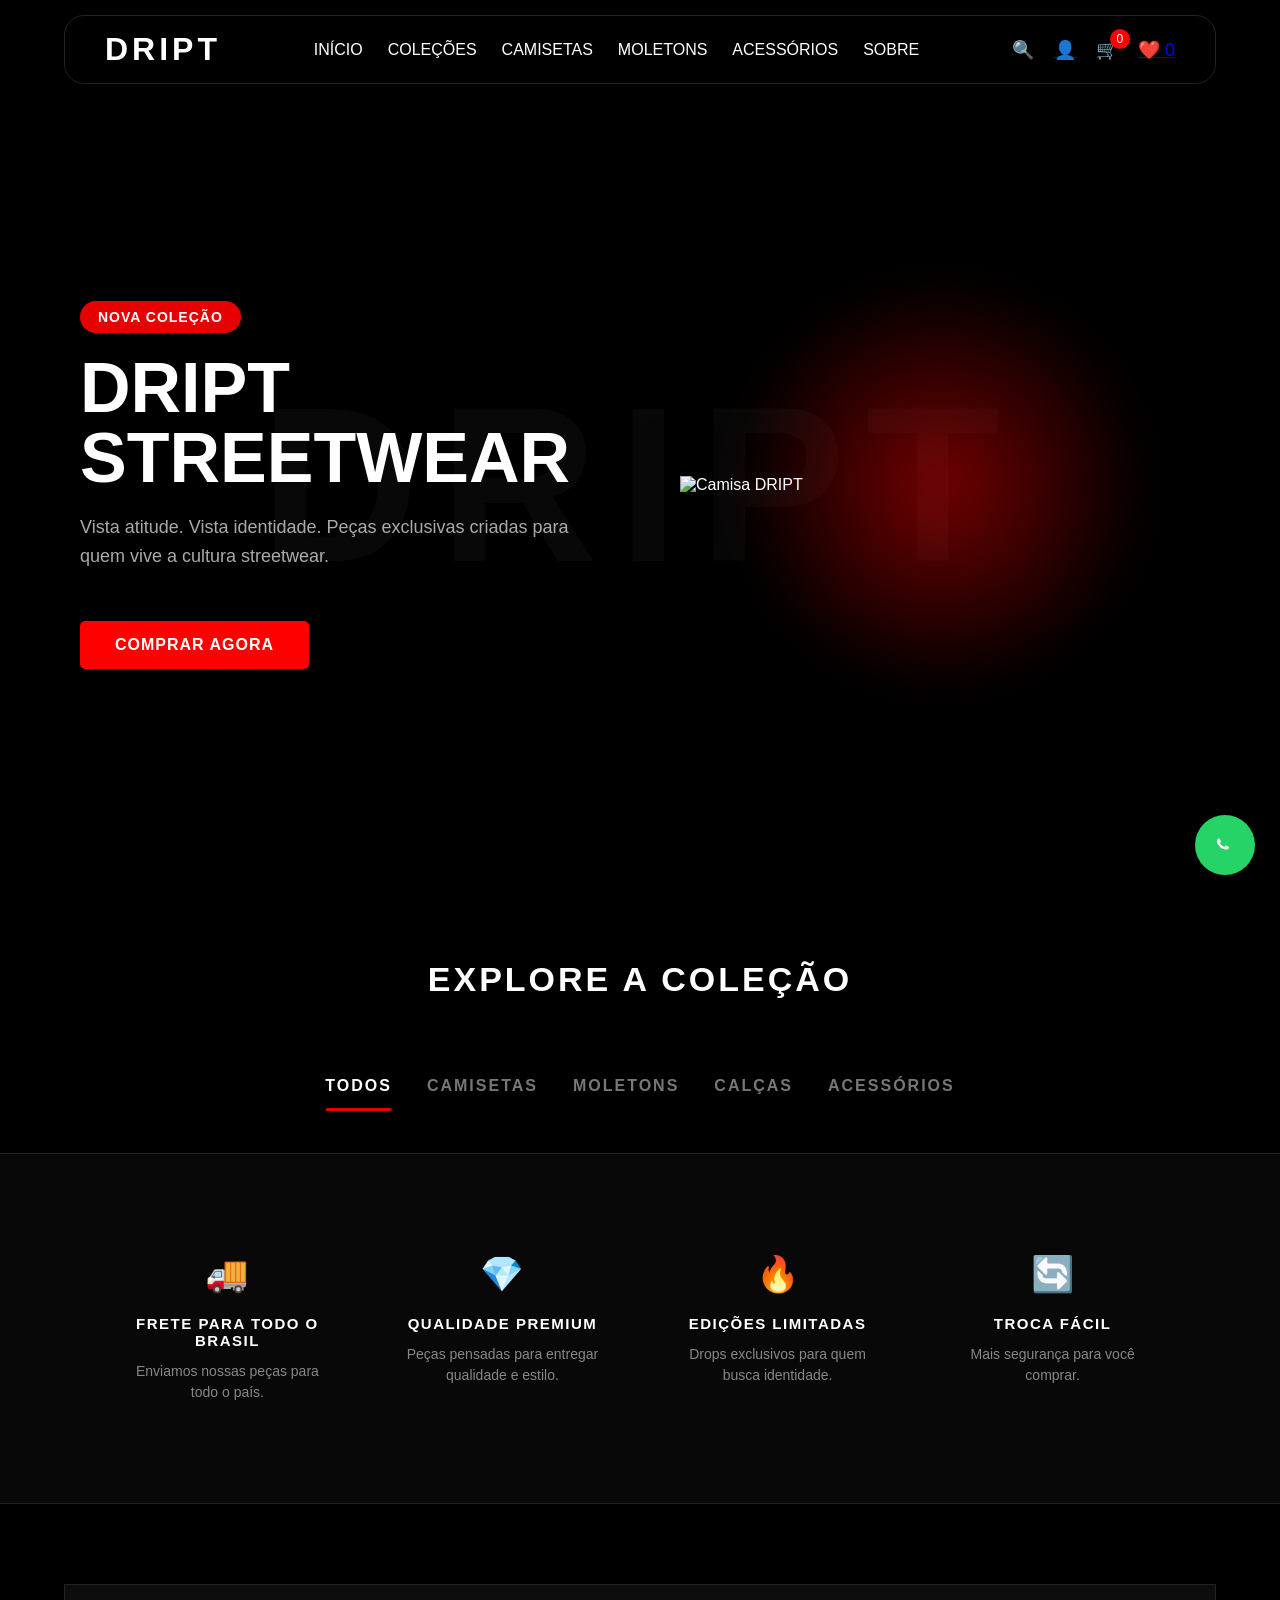
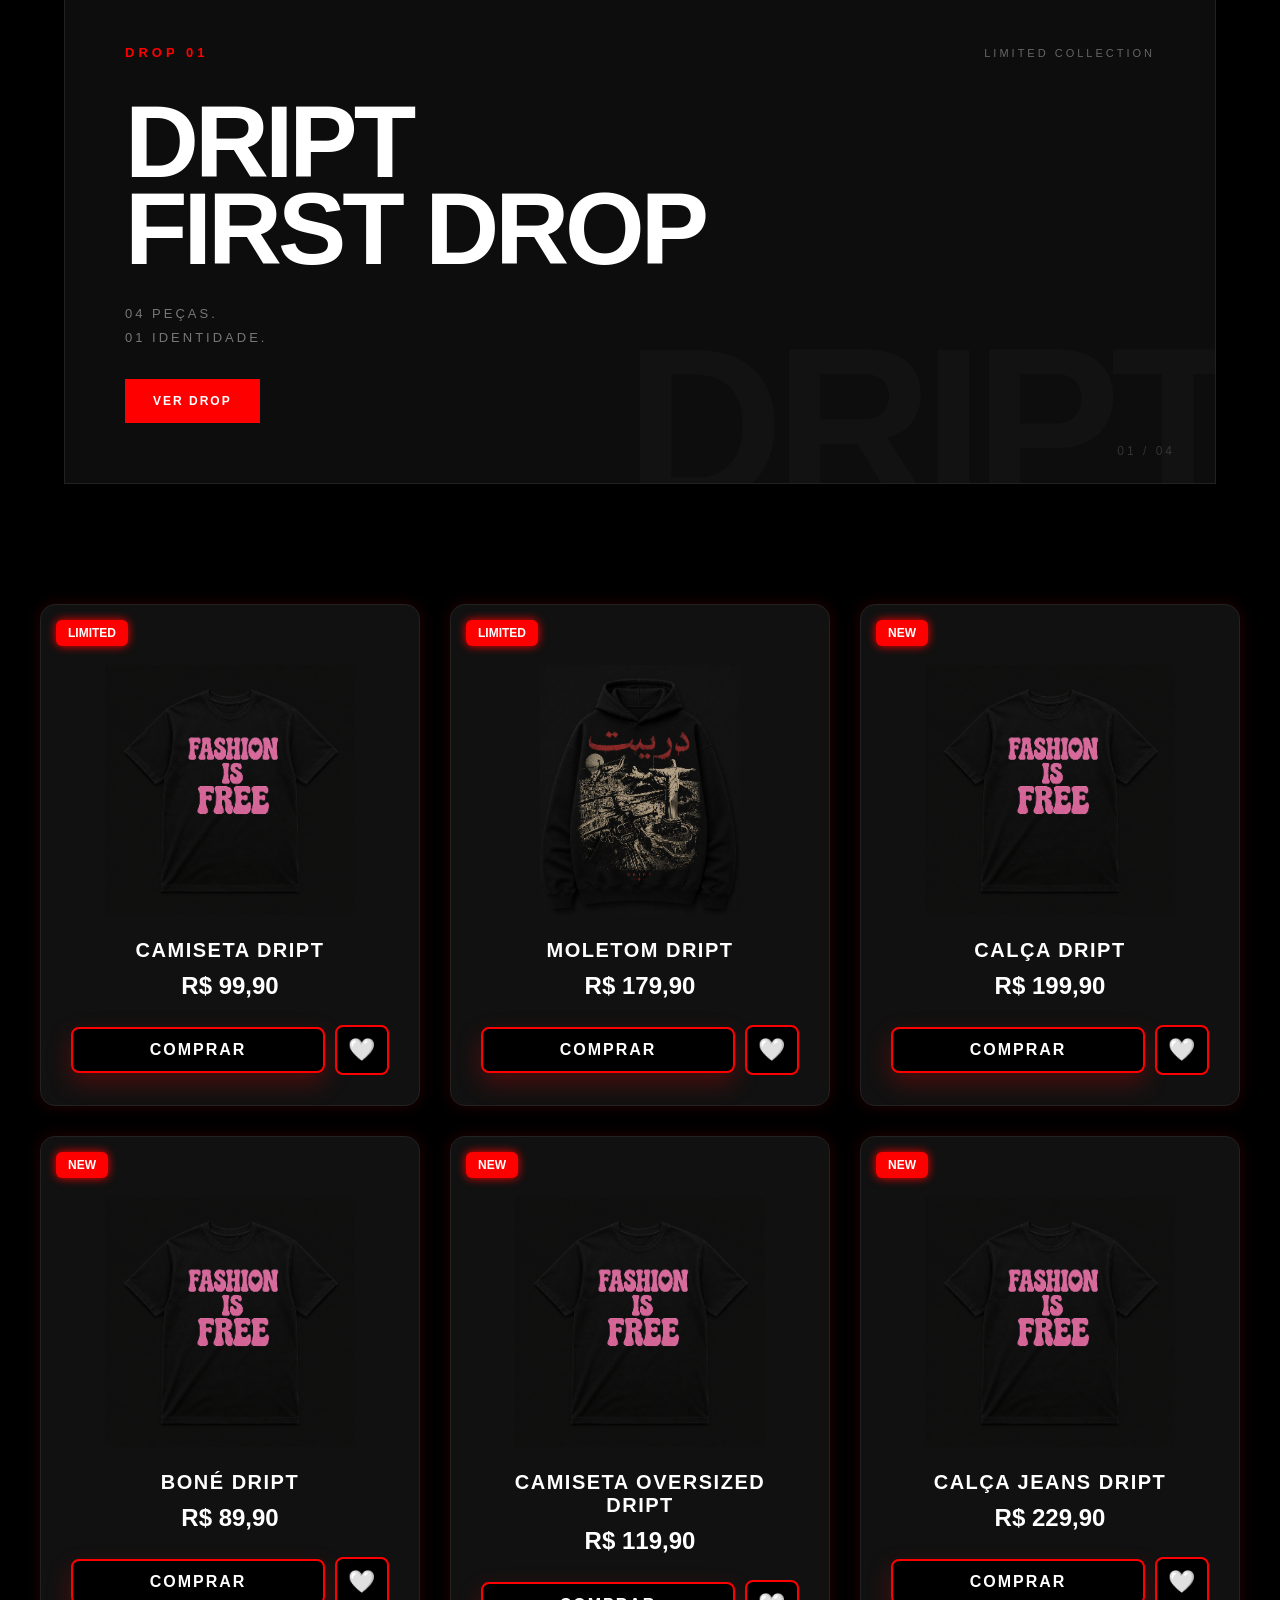
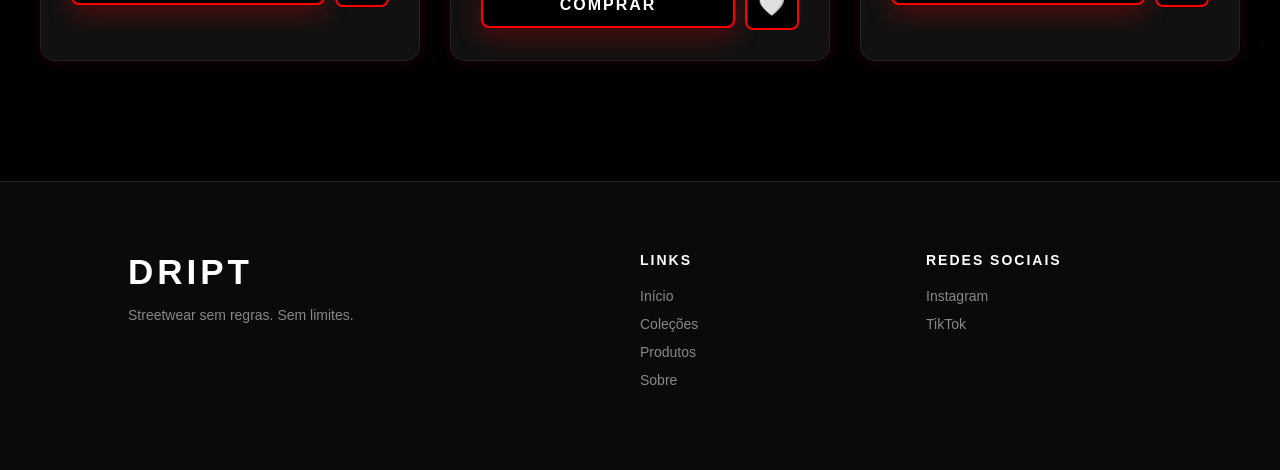
==== commit cfd68bf6: "sistema de drop no site, restruturacao no html, pricilpalmente no navbar e add do drop" ====
--- a/html/index.html
+++ b/html/index.html
@@ -5,6 +5,8 @@
     <meta name="viewport" content="width=device-width, initial-scale=1.0">
     <title>DRIPT</title>
     <link rel="stylesheet" href="../css/style.css">
+    <link rel="stylesheet" href="../css/pesquisa.css">
+    <link rel="stylesheet" href="../css/drop.css">
 </head>
 
 <body>
@@ -133,7 +135,32 @@
 
 </section>
 
-
+<!-- DROP -->
+<section class="drop-dript">
+
+    <div class="drop-topo">
+        <span>DROP 01</span>
+        <p>LIMITED COLLECTION</p>
+    </div>
+
+    <div class="drop-conteudo">
+        <h2>DRIPT<br>FIRST DROP</h2>
+
+        <p>
+            04 PEÇAS.<br>
+            01 IDENTIDADE.
+        </p>
+
+        <a href="#produtos" class="btn-drop">
+            VER DROP
+        </a>
+    </div>
+
+    <div class="drop-numero">
+        01 / 04
+    </div>
+
+</section>
 
     <!-- PRODUTOS -->
     <section class="produtos" id="grid-produtos"></section>
@@ -218,5 +245,18 @@
 });
 </script>
 
+<div id="barra-pesquisa" class="barra-pesquisa">
+
+    <input
+        type="text"
+        id="campo-pesquisa"
+        placeholder="Pesquisar produtos..."
+        onkeyup="pesquisarProdutos()"
+    >
+
+    <button onclick="fecharPesquisa()">✕</button>
+
+</div>
+
 </body>
 </html>
--- a/css/style.css
+++ b/css/style.css
@@ -1853,86 +1853,4 @@
 
 .cadastro-logo span {
     color: red;
-}
-
-.conta-box {
-    width: 100%;
-    max-width: 600px;
-}
-
-.conta-opcoes {
-    display: flex;
-    flex-direction: column;
-    gap: 12px;
-}
-
-.conta-item {
-    display: flex;
-    align-items: center;
-    gap: 18px;
-
-    padding: 20px;
-
-    background: #0d0d0d;
-    border: 1px solid #222;
-    border-radius: 8px;
-
-    color: #fff;
-    text-decoration: none;
-
-    transition: .3s;
-}
-
-.conta-item:hover {
-    border-color: red;
-    transform: translateX(5px);
-    background: #111;
-}
-
-.conta-item>span {
-    width: 45px;
-    height: 45px;
-
-    display: flex;
-    align-items: center;
-    justify-content: center;
-
-    border: 1px solid #333;
-    border-radius: 50%;
-
-    font-size: 20px;
-}
-
-.conta-item h3 {
-    margin: 0 0 5px;
-    font-size: 15px;
-}
-
-.conta-item p {
-    margin: 0;
-    color: #666;
-    font-size: 12px;
-}
-
-.btn-sair {
-    width: 100%;
-    margin-top: 25px;
-    padding: 15px;
-
-    background: transparent;
-    color: #777;
-
-    border: 1px solid #333;
-    border-radius: 6px;
-
-    font-weight: bold;
-    letter-spacing: 1.5px;
-
-    cursor: pointer;
-    transition: .3s;
-}
-
-.btn-sair:hover {
-    color: red;
-    border-color: red;
 }
--- a/css/pesquisa.css
+++ b/css/pesquisa.css
@@ -0,0 +1,61 @@
+/* BARRA DE PESQUISA */
+
+.barra-pesquisa {
+    position: fixed;
+    top: 0;
+    left: 0;
+
+    width: 100%;
+    padding: 25px 8%;
+
+    background: #0b0b0b;
+    border-bottom: 1px solid #222;
+
+    display: none;
+    align-items: center;
+    gap: 15px;
+
+    z-index: 9999;
+    box-sizing: border-box;
+}
+
+.barra-pesquisa.ativa {
+    display: flex;
+}
+
+.barra-pesquisa input {
+    flex: 1;
+
+    padding: 15px 18px;
+
+    background: #111;
+    color: white;
+
+    border: 1px solid #333;
+    border-radius: 6px;
+
+    outline: none;
+    font-size: 14px;
+}
+
+.barra-pesquisa input:focus {
+    border-color: red;
+}
+
+.barra-pesquisa button {
+    width: 45px;
+    height: 45px;
+
+    background: transparent;
+    color: white;
+
+    border: 1px solid #333;
+    border-radius: 6px;
+
+    cursor: pointer;
+}
+
+.barra-pesquisa button:hover {
+    color: red;
+    border-color: red;
+}
--- a/css/drop.css
+++ b/css/drop.css
@@ -0,0 +1,125 @@
+/* DROP DRIPT */
+
+.drop-dript {
+    position: relative;
+    min-height: 500px;
+    margin: 80px 5%;
+    padding: 60px;
+    background: #0d0d0d;
+    border: 1px solid #222;
+    overflow: hidden;
+    display: flex;
+    flex-direction: column;
+    justify-content: space-between;
+}
+
+.drop-topo {
+    display: flex;
+    justify-content: space-between;
+    align-items: center;
+    position: relative;
+    z-index: 2;
+}
+
+.drop-topo span {
+    color: red;
+    font-size: 13px;
+    font-weight: bold;
+    letter-spacing: 4px;
+}
+
+.drop-topo p {
+    color: #666;
+    font-size: 11px;
+    letter-spacing: 3px;
+}
+
+.drop-conteudo {
+    position: relative;
+    z-index: 2;
+}
+
+.drop-conteudo h2 {
+    color: white;
+    font-size: clamp(55px, 8vw, 110px);
+    line-height: 0.85;
+    margin: 0 0 30px;
+    font-weight: 900;
+    letter-spacing: -4px;
+}
+
+.drop-conteudo p {
+    color: #777;
+    font-size: 13px;
+    line-height: 1.8;
+    letter-spacing: 3px;
+    margin-bottom: 30px;
+}
+
+.btn-drop {
+    display: inline-block;
+    padding: 15px 28px;
+    background: red;
+    color: white;
+    text-decoration: none;
+    font-size: 12px;
+    font-weight: bold;
+    letter-spacing: 2px;
+    transition: 0.3s;
+}
+
+.btn-drop:hover {
+    background: white;
+    color: red;
+    transform: translateX(5px);
+}
+
+.drop-numero {
+    position: absolute;
+    right: 40px;
+    bottom: 25px;
+    color: #333;
+    font-size: 12px;
+    letter-spacing: 3px;
+}
+
+.drop-dript::after {
+    content: "DRIPT";
+    position: absolute;
+    right: -20px;
+    bottom: -70px;
+    font-size: 220px;
+    font-weight: 900;
+    color: rgba(255, 255, 255, 0.025);
+    letter-spacing: -10px;
+    pointer-events: none;
+}
+
+@media (max-width: 768px) {
+
+    .drop-dript {
+        margin: 50px 20px;
+        padding: 35px 25px;
+        min-height: 450px;
+    }
+
+    .drop-topo {
+        align-items: flex-start;
+        gap: 10px;
+    }
+
+    .drop-topo p {
+        text-align: right;
+        font-size: 9px;
+    }
+
+    .drop-conteudo h2 {
+        font-size: 55px;
+        letter-spacing: -3px;
+    }
+
+    .drop-dript::after {
+        font-size: 100px;
+        bottom: -20px;
+    }
+}
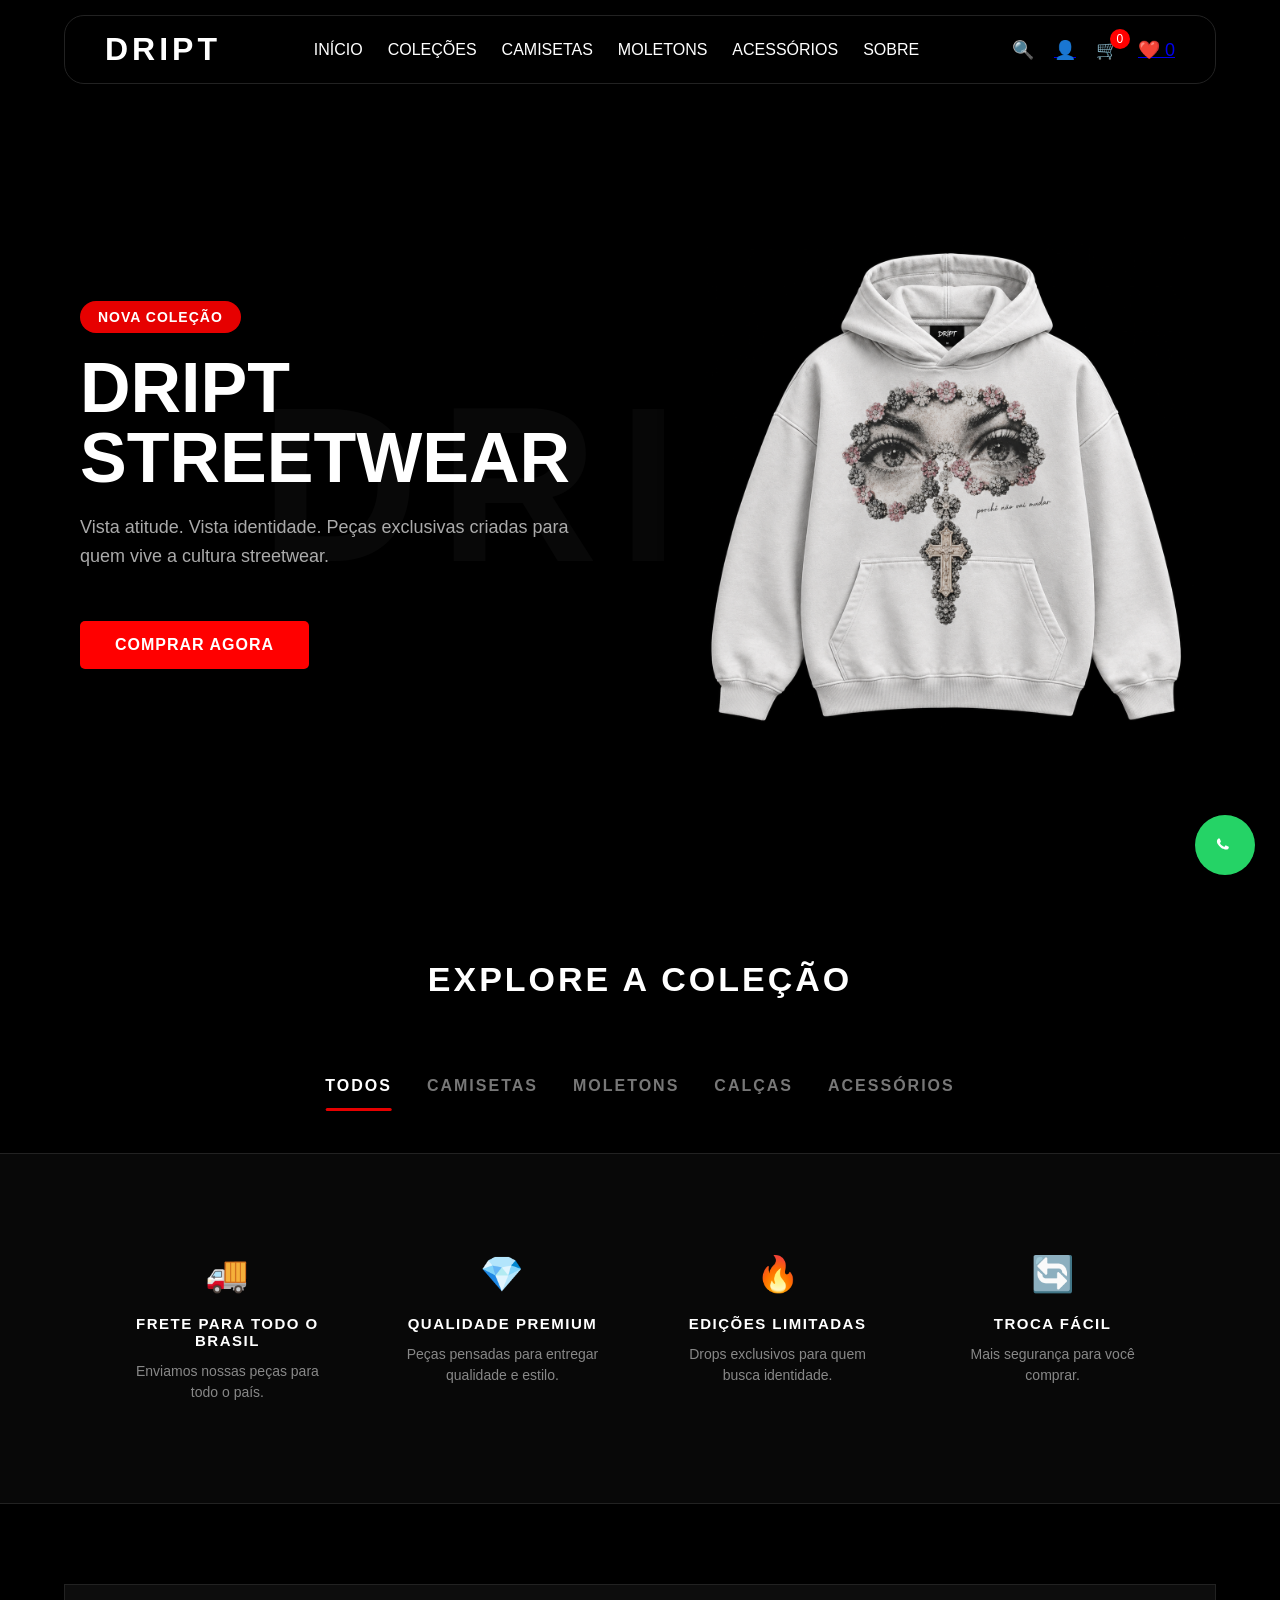
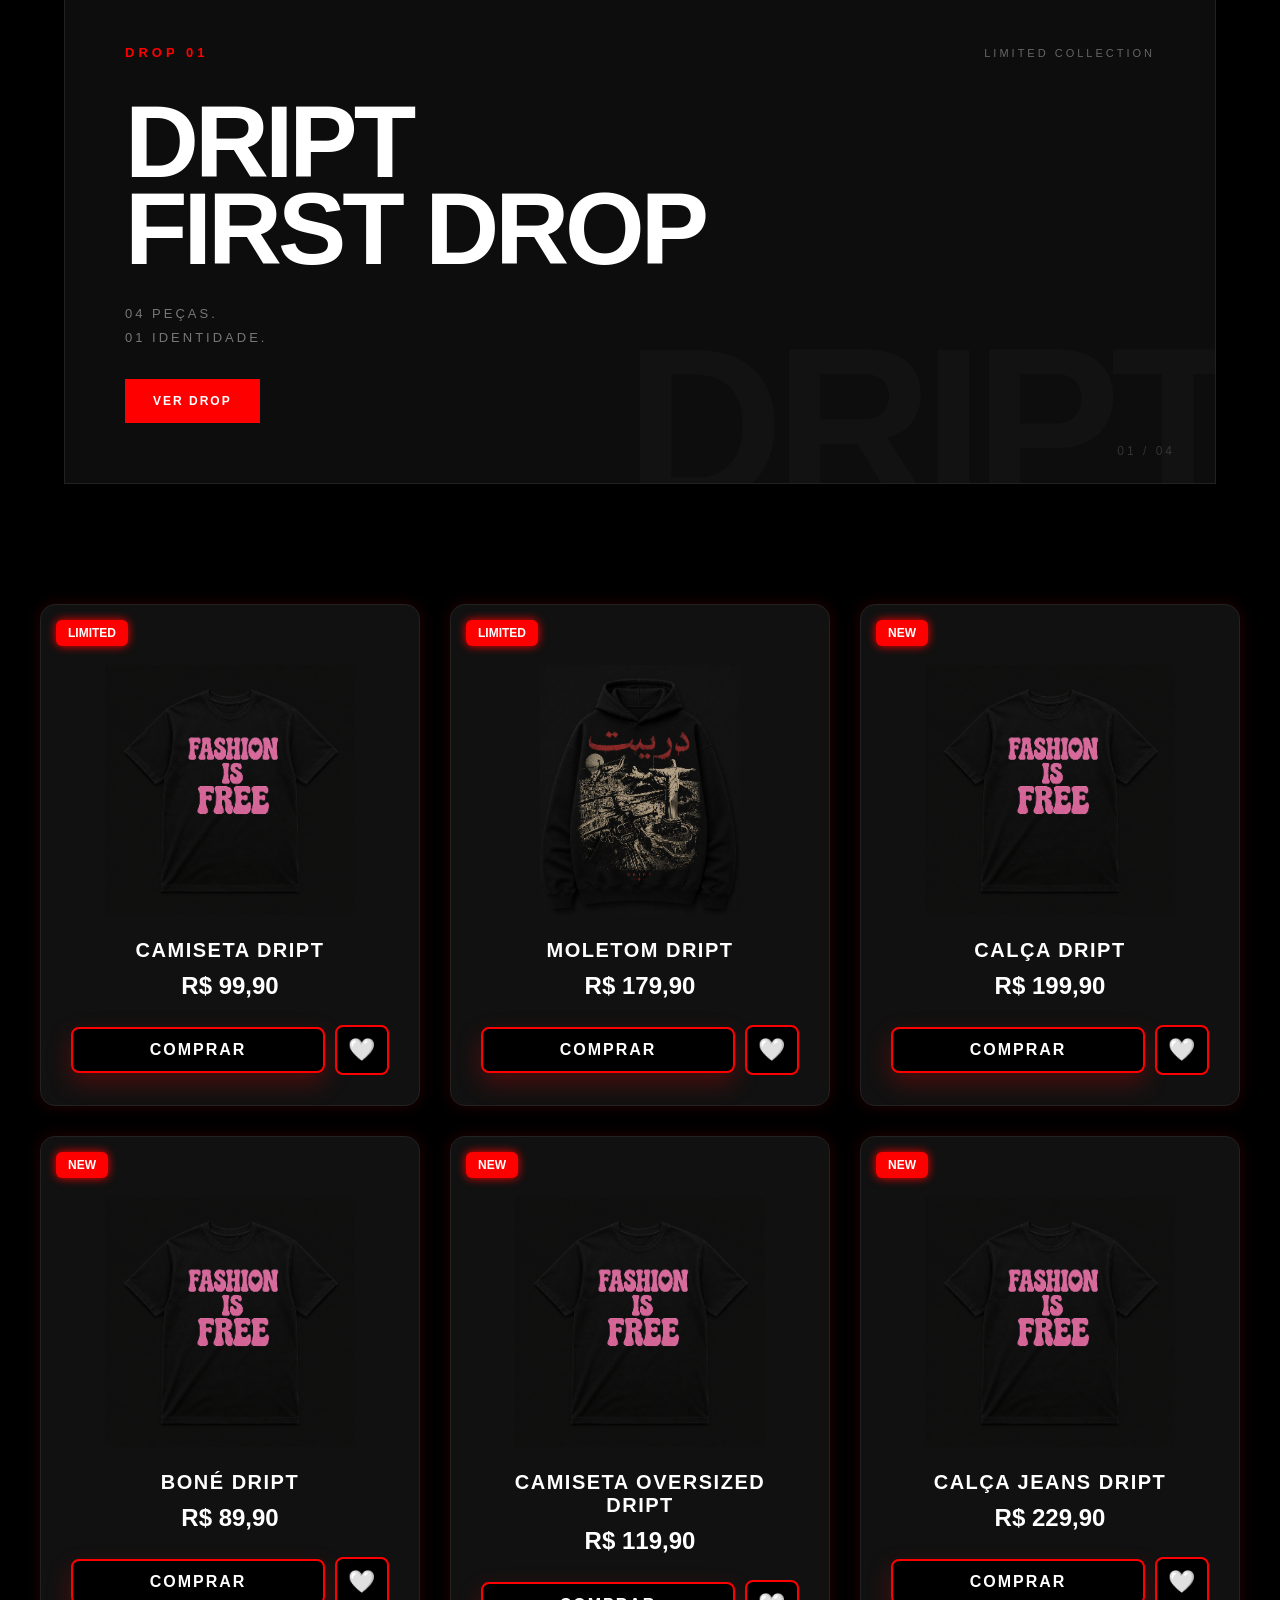
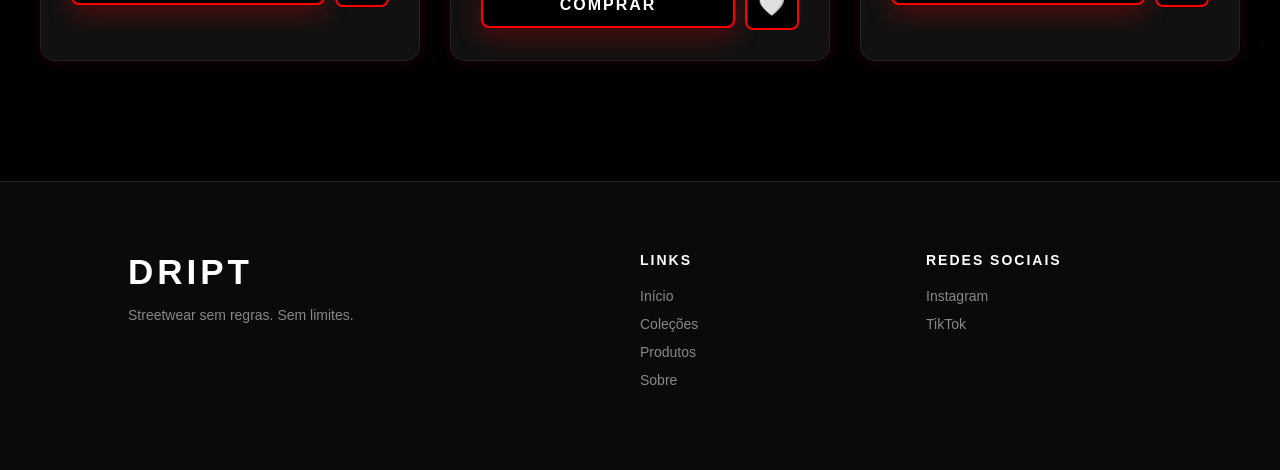
==== commit c8690bfb: "adicao de imagem, no layout principal do site. criacao do php para banco de dados do site,add de sec" ====
--- a/html/index.html
+++ b/html/index.html
@@ -74,7 +74,7 @@
 
         <div class="brilho"></div>
 
-        <img src="../img/camisa-dript.png" alt="Camisa DRIPT">
+        <img src="../img/moletom-dript.png" alt="Moletom DRIPT">
 
     </div>
 
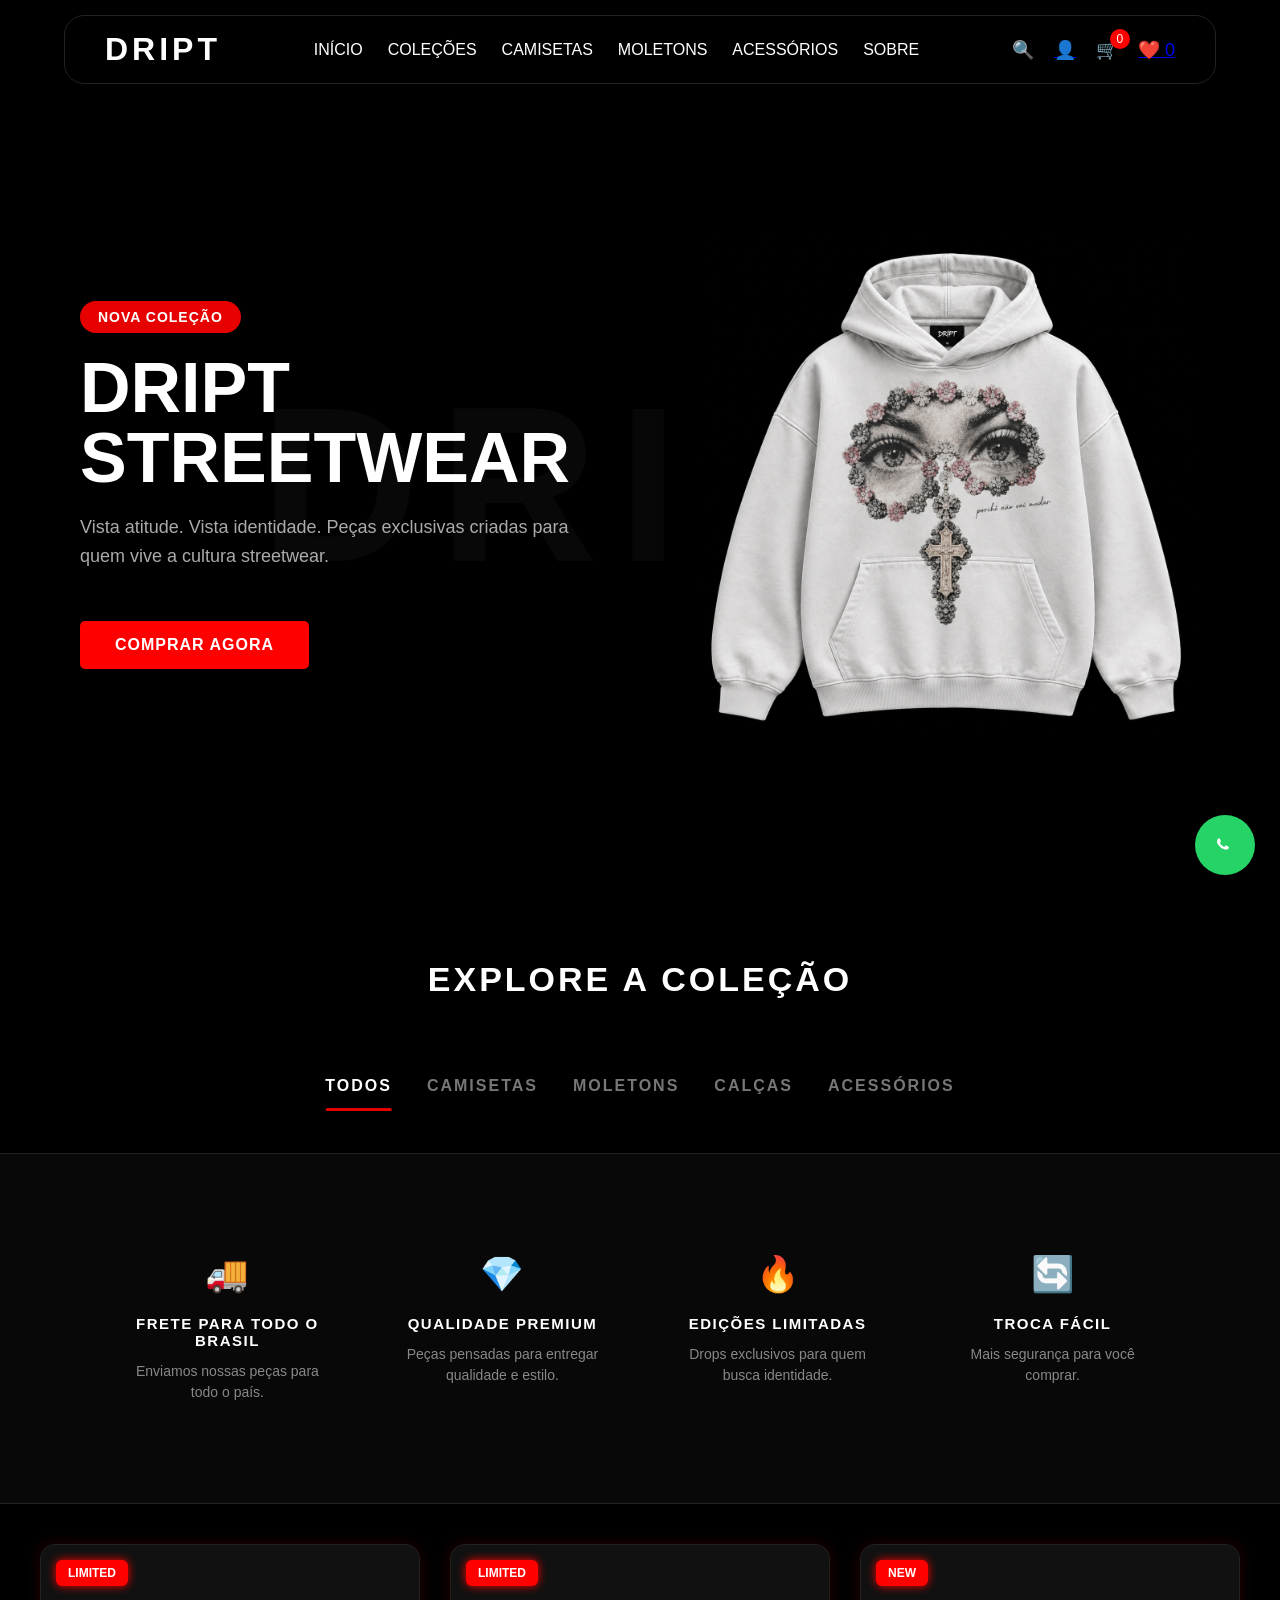
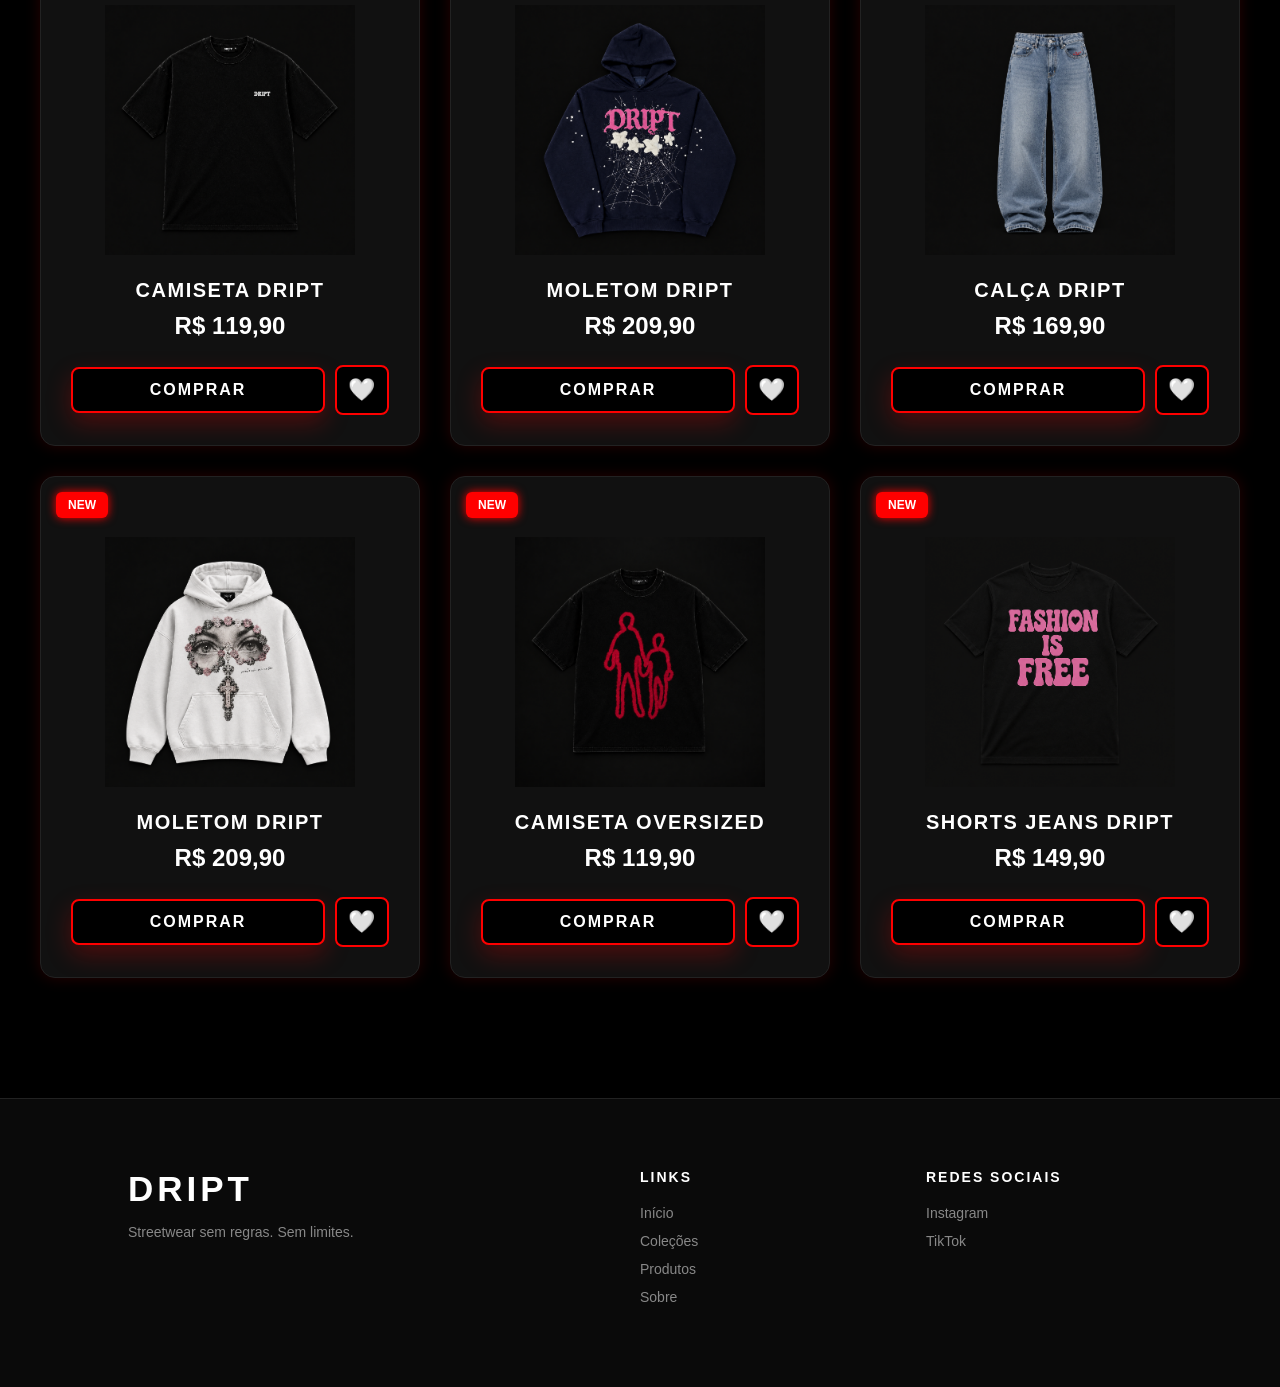
==== commit 24e9bc97: "catalogo novo, sistema de drop novo, imagens feitas a mao novas, e filtro funcional" ====
--- a/html/index.html
+++ b/html/index.html
@@ -6,7 +6,6 @@
     <title>DRIPT</title>
     <link rel="stylesheet" href="../css/style.css">
     <link rel="stylesheet" href="../css/pesquisa.css">
-    <link rel="stylesheet" href="../css/drop.css">
 </head>
 
 <body>
@@ -135,32 +134,6 @@
 
 </section>
 
-<!-- DROP -->
-<section class="drop-dript">
-
-    <div class="drop-topo">
-        <span>DROP 01</span>
-        <p>LIMITED COLLECTION</p>
-    </div>
-
-    <div class="drop-conteudo">
-        <h2>DRIPT<br>FIRST DROP</h2>
-
-        <p>
-            04 PEÇAS.<br>
-            01 IDENTIDADE.
-        </p>
-
-        <a href="#produtos" class="btn-drop">
-            VER DROP
-        </a>
-    </div>
-
-    <div class="drop-numero">
-        01 / 04
-    </div>
-
-</section>
 
     <!-- PRODUTOS -->
     <section class="produtos" id="grid-produtos"></section>
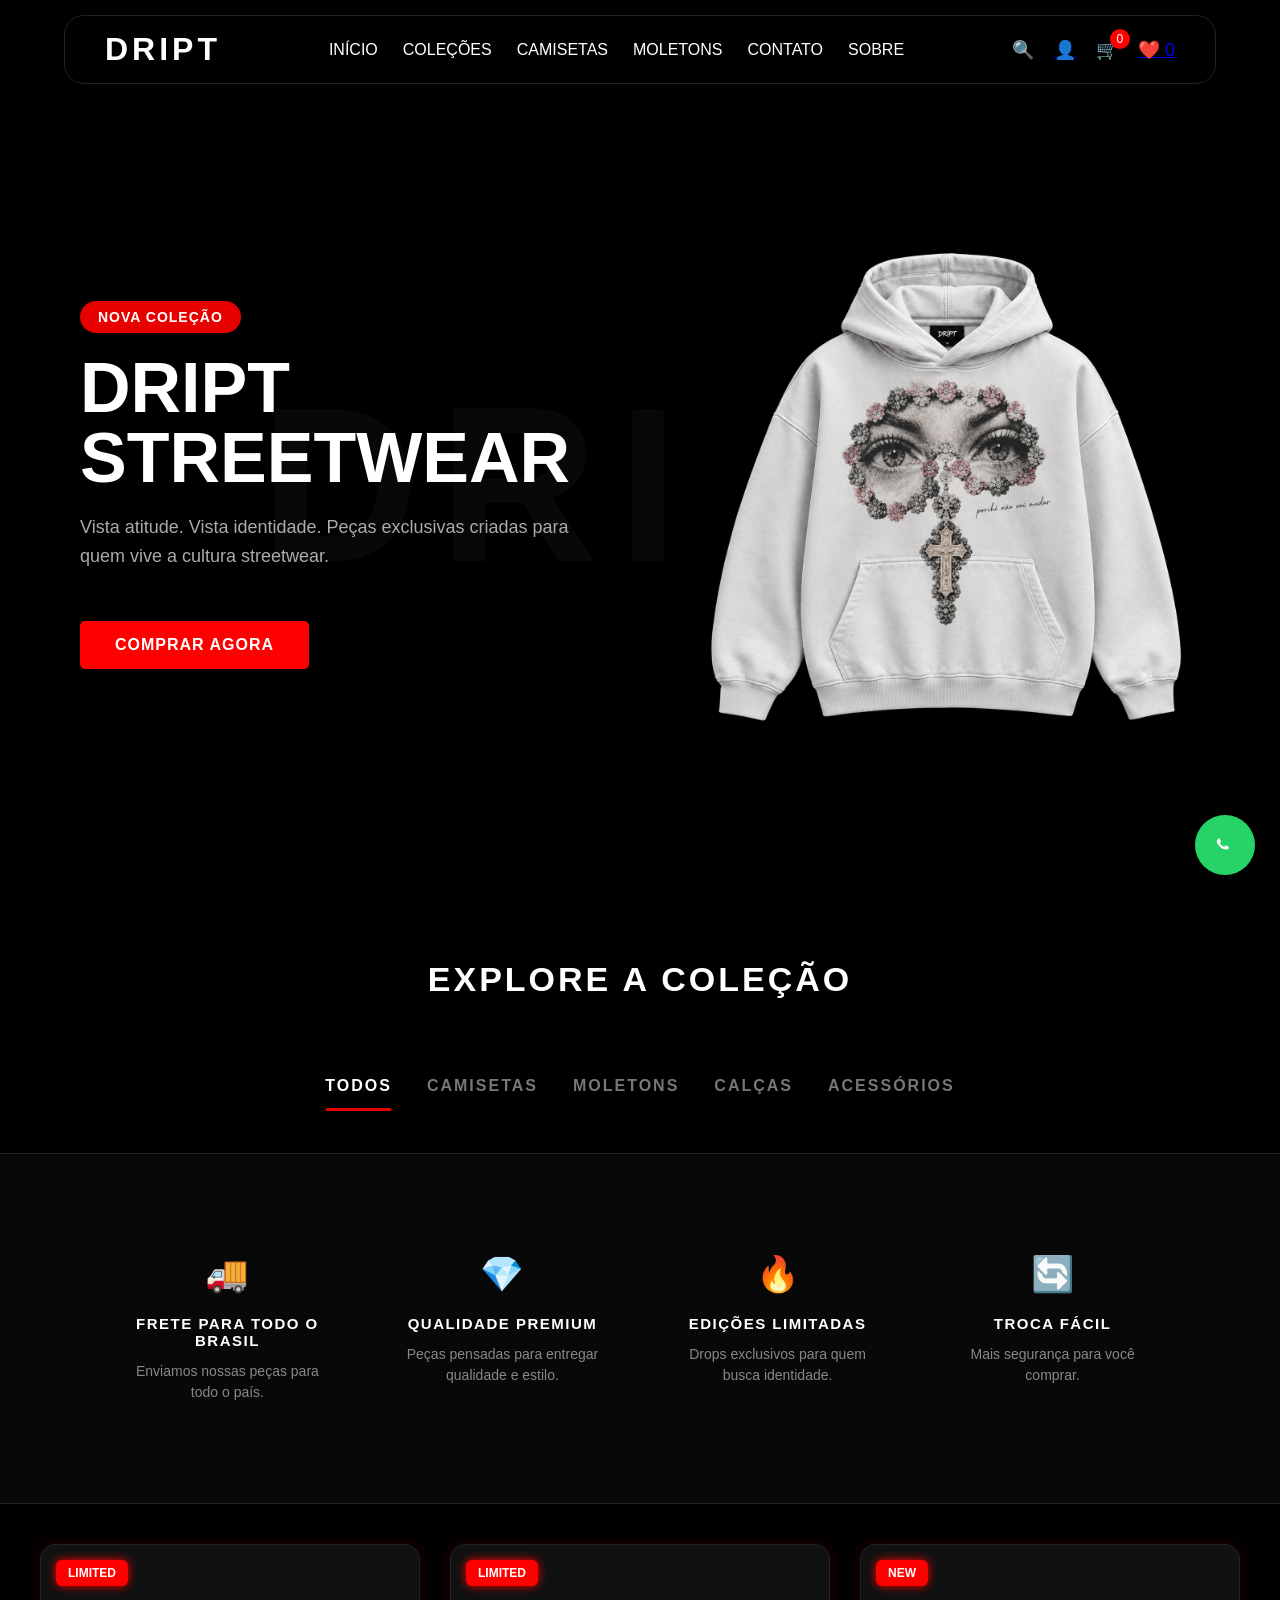
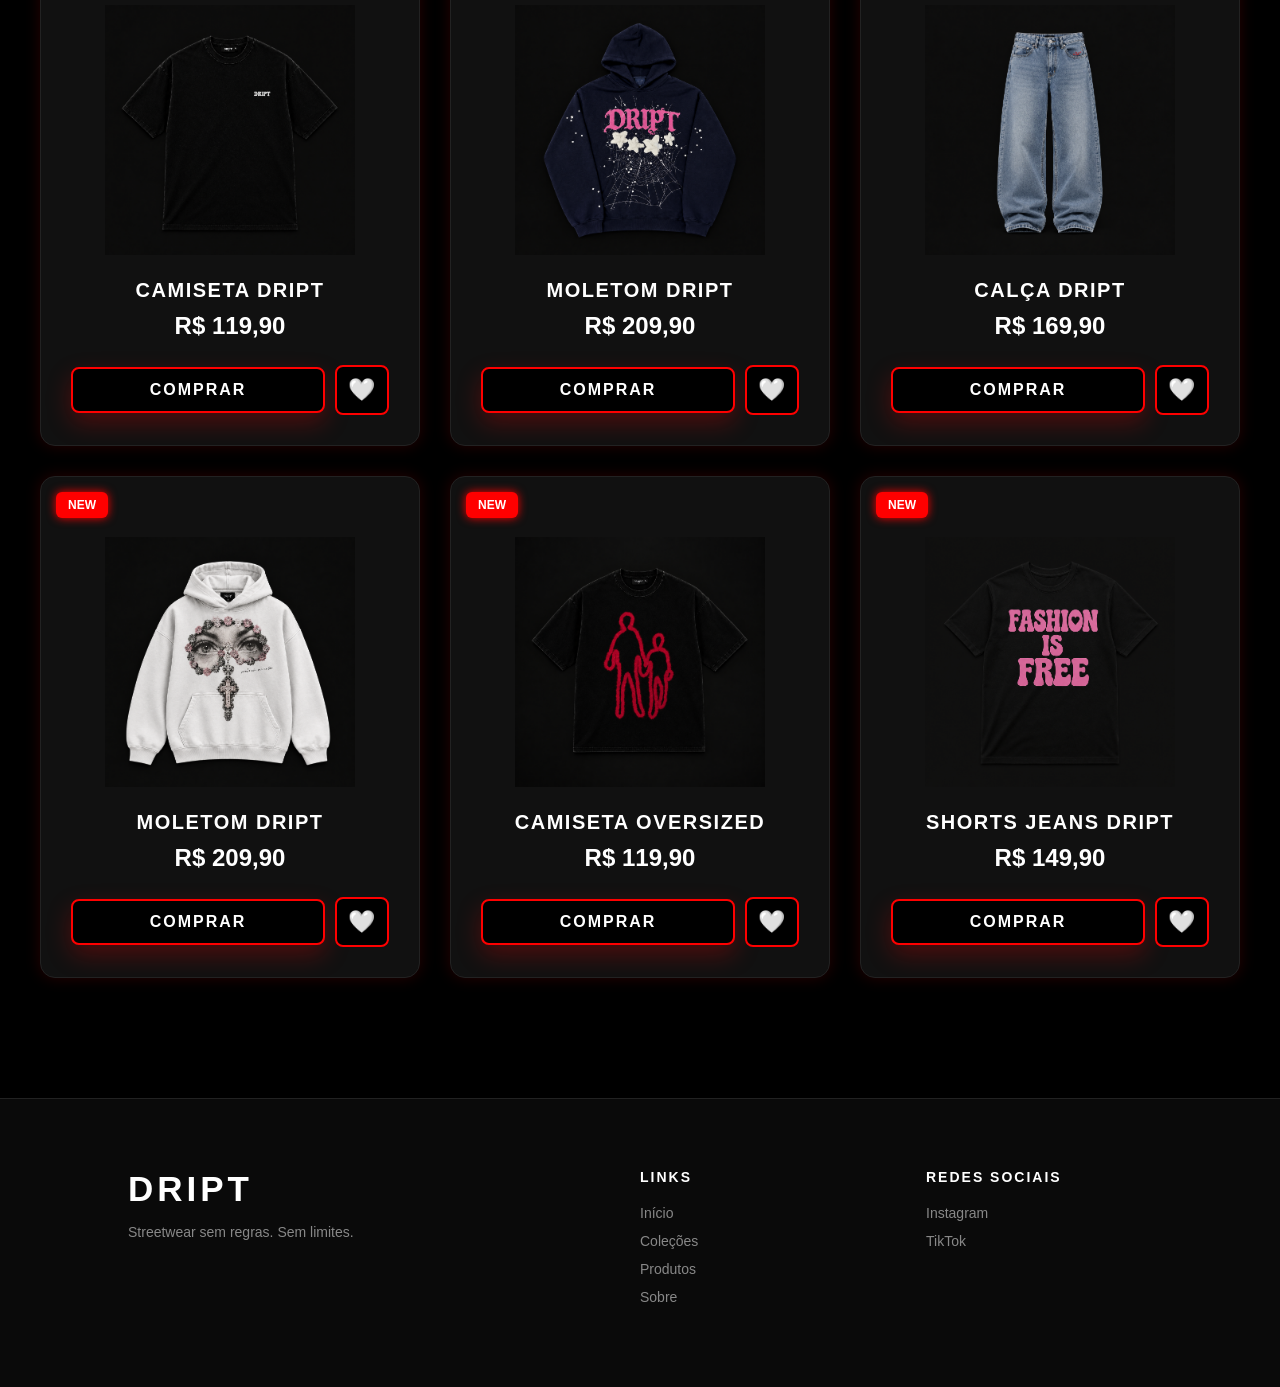
==== commit f1f1fe67: "Hoje eu mexi na parte de contato do site. Tirei “Acessórios” da navbar e coloquei “Contato” no lugar" ====
--- a/html/index.html
+++ b/html/index.html
@@ -20,7 +20,7 @@
             <li><a href="#" onclick="filtrarProdutos('todos'); return false;">COLEÇÕES</a></li>
             <li><a href="#" onclick="filtrarProdutos('camiseta'); return false;">CAMISETAS</a></li>
             <li><a href="#" onclick="filtrarProdutos('moletom'); return false;">MOLETONS</a></li>
-            <li><a href="#" onclick="filtrarProdutos('acessorio'); return false;">ACESSÓRIOS</a></li>
+            <li><a href="contato.html">CONTATO</a></li>
             <li><a href="sobre.html">SOBRE</a></li>
         </ul>
 
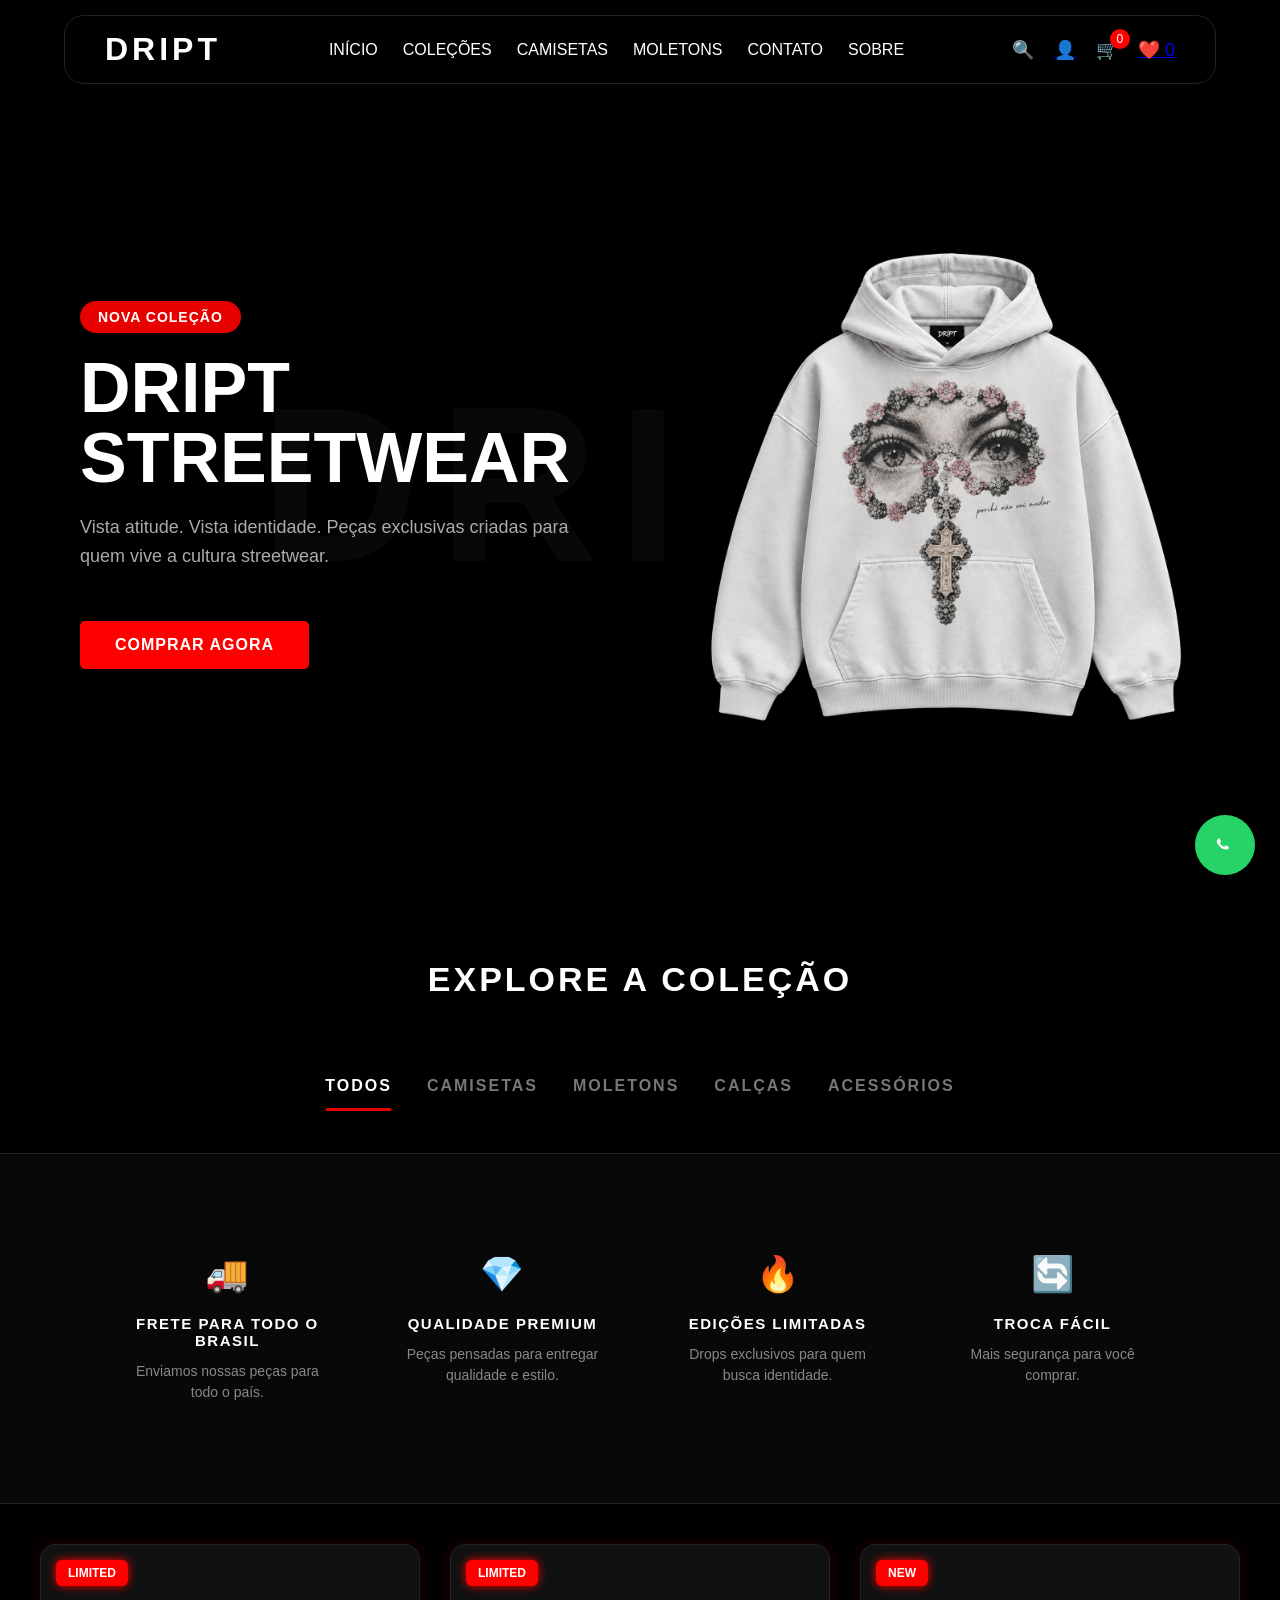
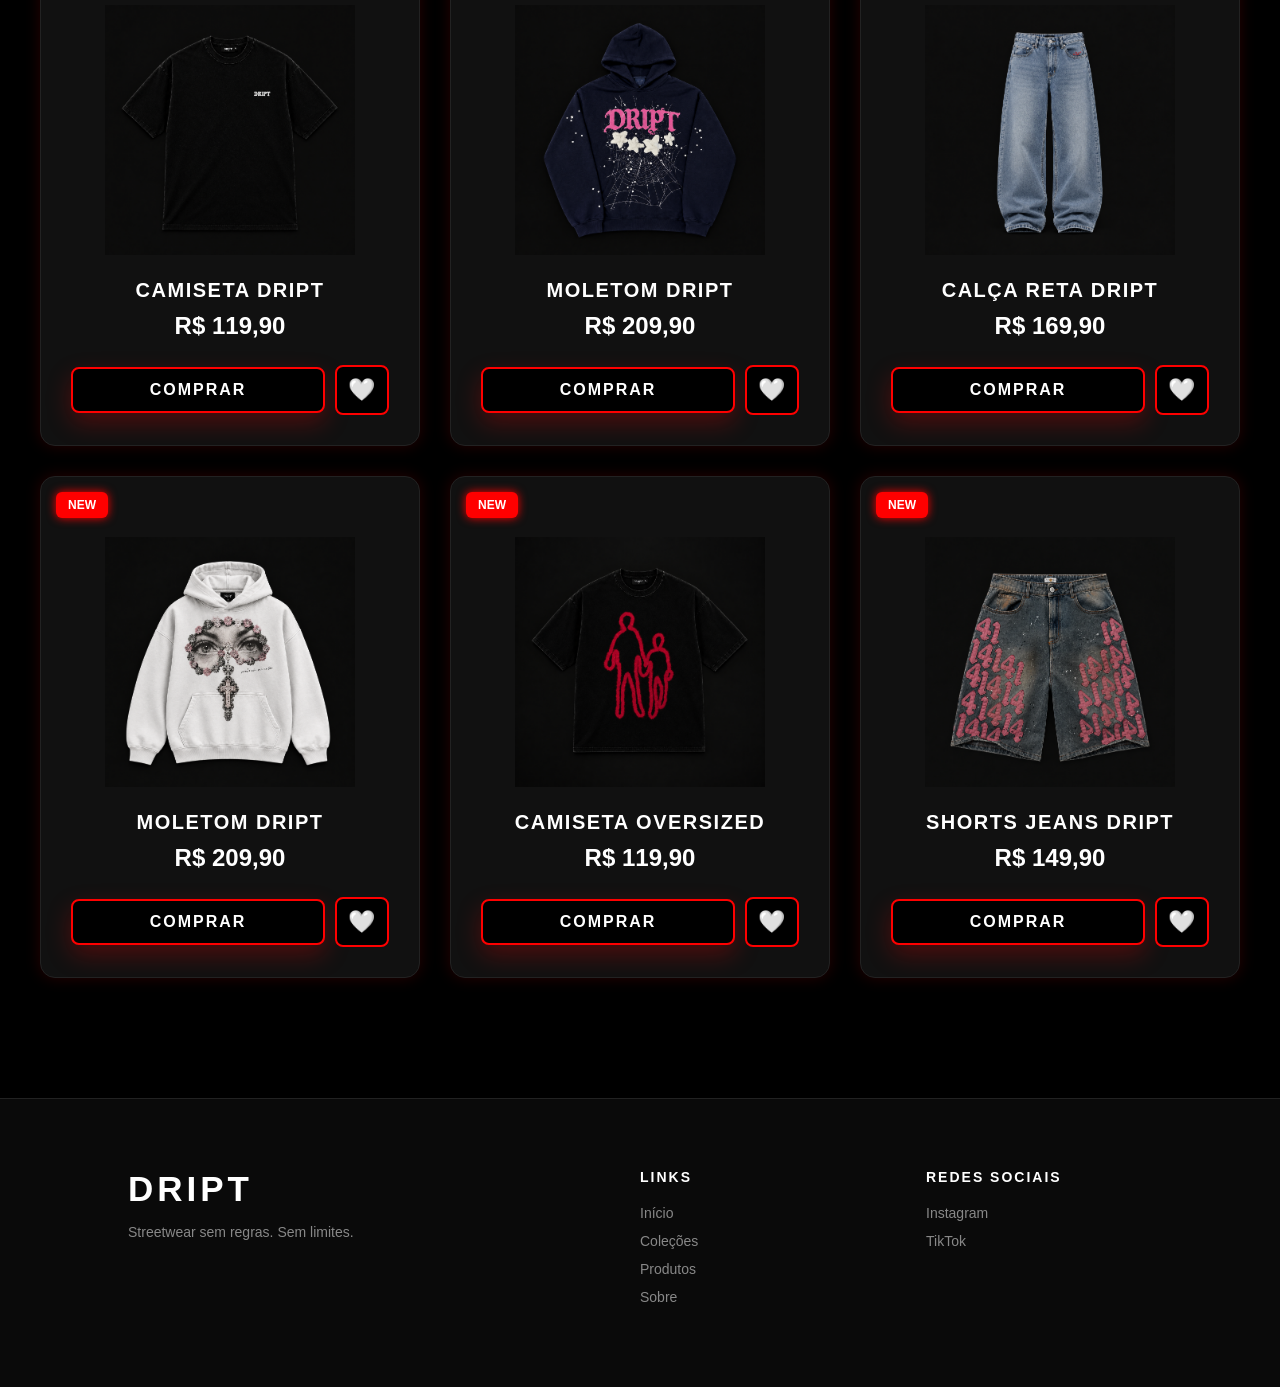
==== commit 30d23699: "Hoje foram feitas algumas melhorias no site. Foi criada a página de contato, ajustada a pesquisa par" ====
--- a/html/index.html
+++ b/html/index.html
@@ -220,14 +220,22 @@
 
 <div id="barra-pesquisa" class="barra-pesquisa">
 
-    <input
-        type="text"
-        id="campo-pesquisa"
-        placeholder="Pesquisar produtos..."
-        onkeyup="pesquisarProdutos()"
-    >
-
-    <button onclick="fecharPesquisa()">✕</button>
+    <div class="topo-pesquisa">
+
+        <input
+            type="text"
+            id="campo-pesquisa"
+            placeholder="Pesquisar produtos..."
+            onkeyup="pesquisarProdutos()"
+        >
+
+        <button onclick="fecharPesquisa()">✕</button>
+
+    </div>
+
+    <div id="resultados-pesquisa"></div>
+
+</div>
 
 </div>
 
--- a/css/style.css
+++ b/css/style.css
@@ -1853,4 +1853,98 @@
 
 .cadastro-logo span {
     color: red;
+}
+
+/* RODAPÉ */
+
+.footer {
+    background: #0a0a0a;
+    padding: 70px 10%;
+    display: grid;
+    grid-template-columns: 2fr 1fr 1fr;
+    gap: 60px;
+    margin-top: 80px;
+    border-top: 1px solid #222;
+}
+
+.footer-logo h2 {
+    color: #fff;
+    font-size: 35px;
+    letter-spacing: 4px;
+    margin-bottom: 15px;
+}
+
+.footer-logo p {
+    color: #777;
+    font-size: 14px;
+}
+
+.footer h3 {
+    color: #fff;
+    font-size: 14px;
+    text-transform: uppercase;
+    letter-spacing: 2px;
+    margin-bottom: 20px;
+}
+
+.footer p,
+.footer a {
+    color: #888;
+    text-decoration: none;
+    display: block;
+    margin-bottom: 12px;
+    font-size: 14px;
+    transition: .3s;
+}
+
+.footer a:hover {
+    color: red;
+    transform: translateX(4px);
+}
+
+/* RODAPÉ */
+
+.footer {
+    background: #0a0a0a;
+    padding: 70px 10%;
+    display: grid;
+    grid-template-columns: 2fr 1fr 1fr;
+    gap: 60px;
+    margin-top: 80px;
+    border-top: 1px solid #222;
+}
+
+.footer-logo h2 {
+    color: #fff;
+    font-size: 35px;
+    letter-spacing: 4px;
+    margin-bottom: 15px;
+}
+
+.footer-logo p {
+    color: #777;
+    font-size: 14px;
+}
+
+.footer h3 {
+    color: #fff;
+    font-size: 14px;
+    text-transform: uppercase;
+    letter-spacing: 2px;
+    margin-bottom: 20px;
+}
+
+.footer p,
+.footer a {
+    color: #888;
+    text-decoration: none;
+    display: block;
+    margin-bottom: 12px;
+    font-size: 14px;
+    transition: .3s;
+}
+
+.footer a:hover {
+    color: red;
+    transform: translateX(4px);
 }
--- a/css/pesquisa.css
+++ b/css/pesquisa.css
@@ -4,19 +4,29 @@
     position: fixed;
     top: 0;
     left: 0;
+    width: 100%;
+    min-height: 100vh;
 
-    width: 100%;
-    padding: 25px 8%;
+    padding: 40px 8%;
 
     background: #0b0b0b;
     border-bottom: 1px solid #222;
 
     display: none;
-    align-items: center;
-    gap: 15px;
+    flex-direction: column;
+    align-items: stretch;
+    gap: 20px;
 
     z-index: 9999;
     box-sizing: border-box;
+    overflow-y: auto;
+}
+
+.topo-pesquisa {
+    display: flex;
+    align-items: center;
+    gap: 15px;
+    width: 100%;
 }
 
 .barra-pesquisa.ativa {
@@ -58,4 +68,12 @@
 .barra-pesquisa button:hover {
     color: red;
     border-color: red;
+}
+
+#resultados-pesquisa {
+    display: grid;
+    grid-template-columns: repeat(4, 1fr);
+    gap: 25px;
+    width: 100%;
+    margin-top: 10px;
 }
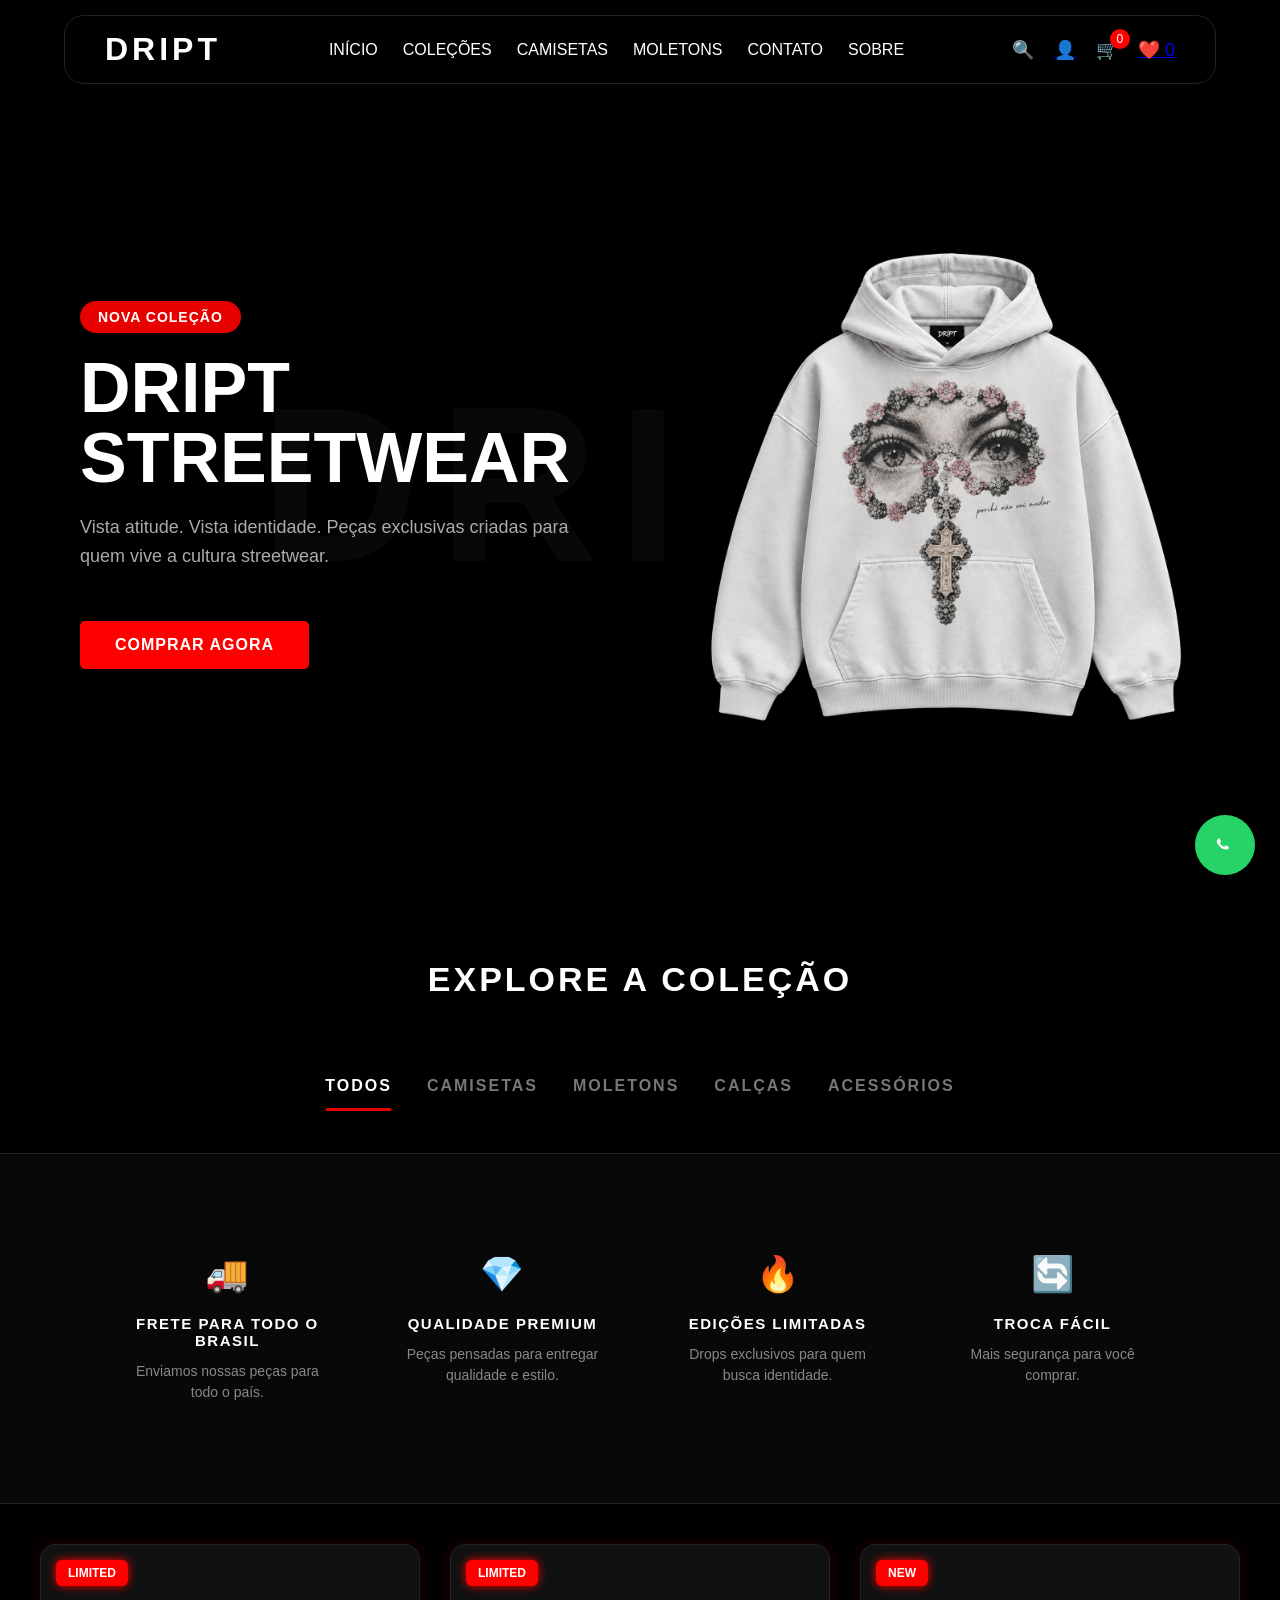
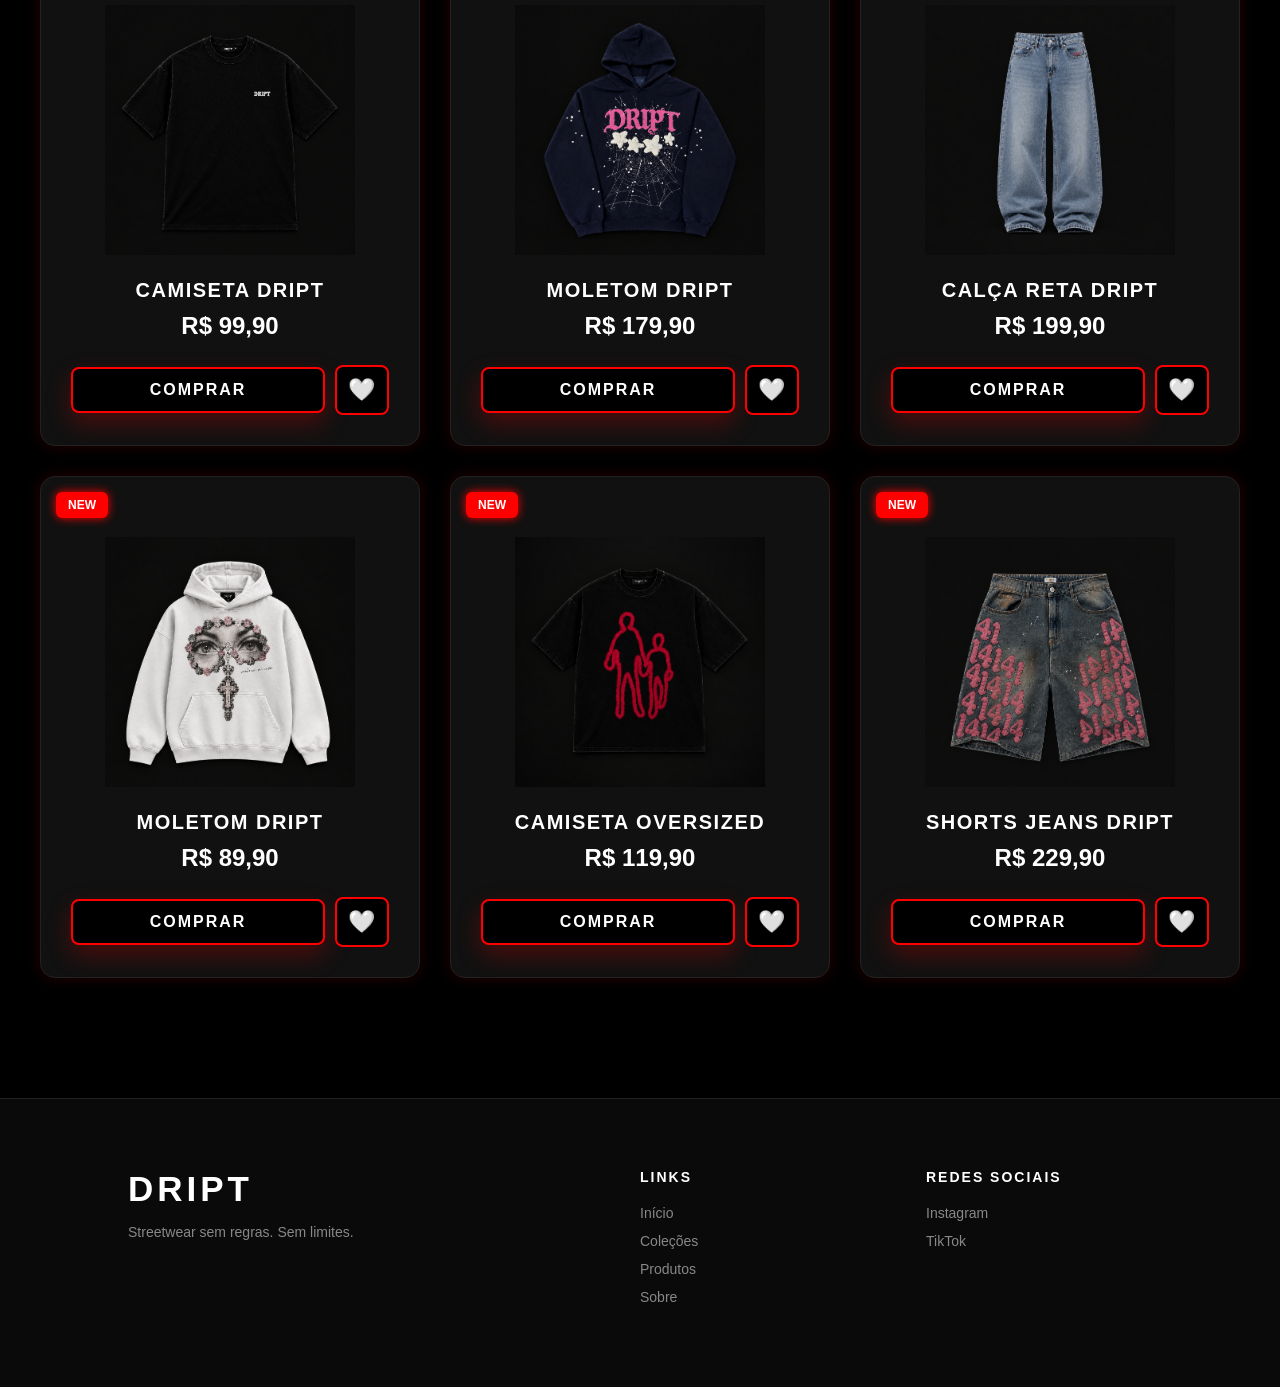
==== commit 2ab4cae4: "Adição do sql e configurações para salvar dentro do banco de dados criado" ====
--- a/html/index.html
+++ b/html/index.html
@@ -198,23 +198,13 @@
 
 <script>
 document.addEventListener("DOMContentLoaded", () => {
-
-    const usuarioSalvo = localStorage.getItem("usuarioDript");
-    const usuarioLogado = localStorage.getItem("usuarioLogado");
     const nomeUsuario = document.getElementById("nome-usuario");
-
-    if (
-        usuarioSalvo &&
-        usuarioLogado === "true" &&
-        nomeUsuario
-    ) {
-
-        const usuario = JSON.parse(usuarioSalvo);
-
-        nomeUsuario.innerText = usuario.nome.split(" ")[0];
-
-    }
-
+    if (!nomeUsuario) return;
+    fetch("../php/sessao.php")
+        .then(resposta => resposta.ok ? resposta.json() : null)
+        .then(usuario => {
+            if (usuario) nomeUsuario.innerText = usuario.nome.split(" ")[0];
+        });
 });
 </script>
 
